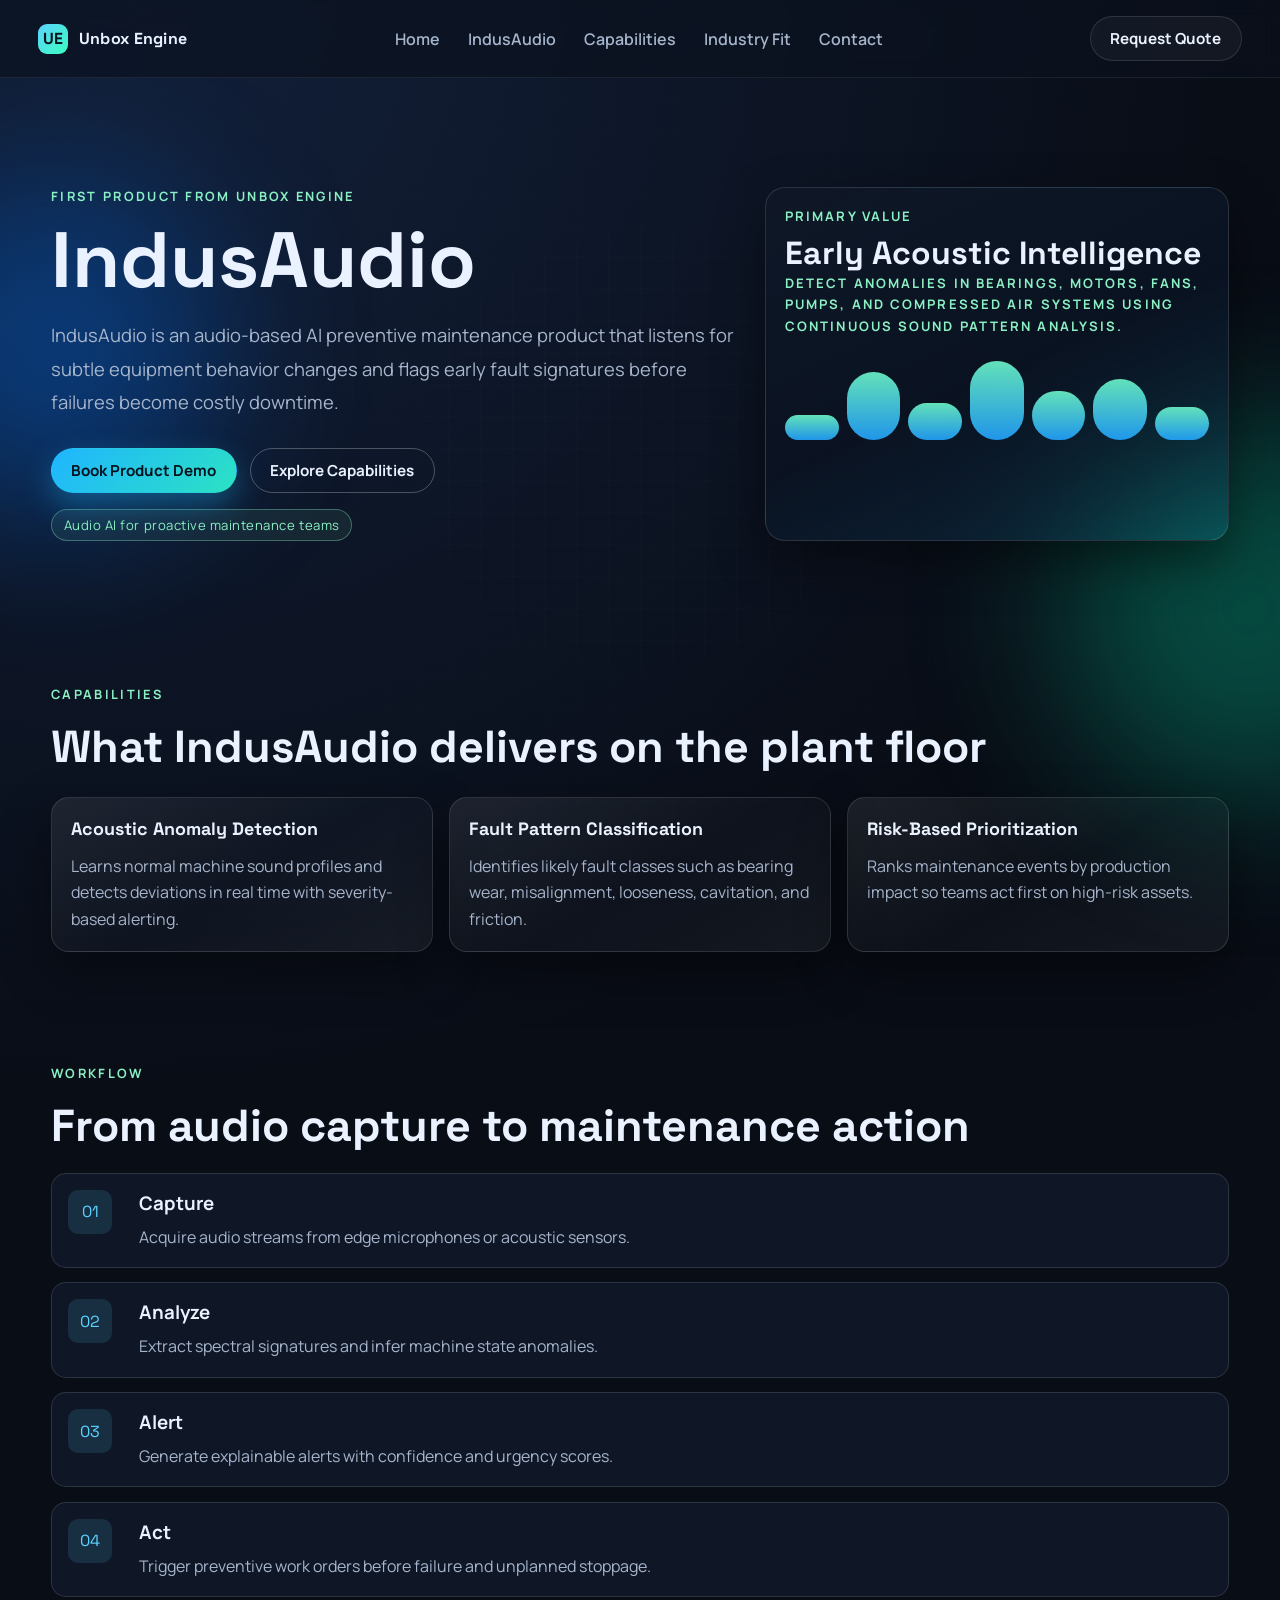
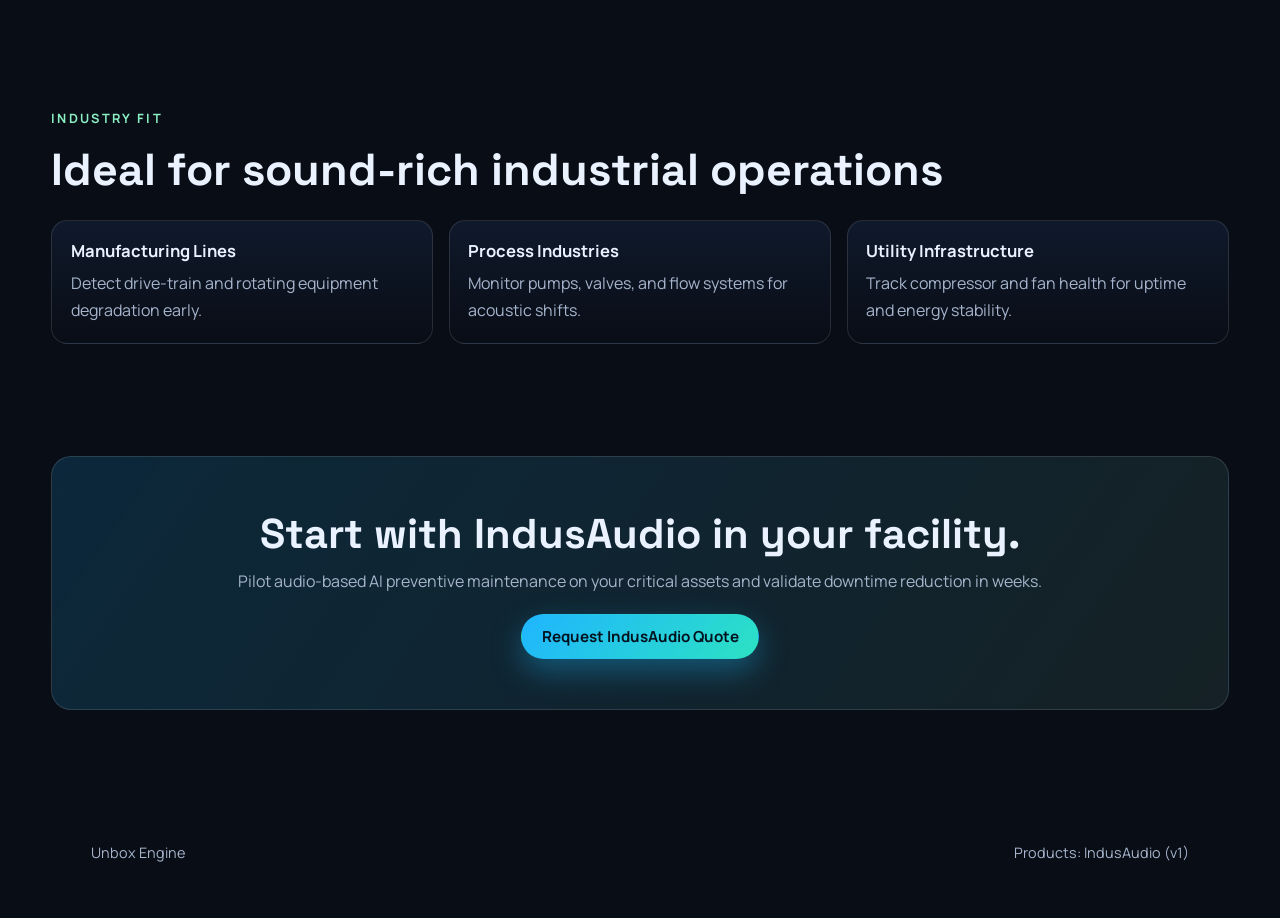
==== products.html @ 0aa3280f "Enhance site elegance and add IndusAudio product page" ====
<!DOCTYPE html>
<html lang="en">
  <head>
    <meta charset="UTF-8" />
    <meta name="viewport" content="width=device-width, initial-scale=1.0" />
    <title>Products | Unbox Engine</title>
    <meta
      name="description"
      content="Explore IndusAudio by Unbox Engine, an audio-based AI preventive maintenance product for early machine fault detection."
    />
    <link rel="canonical" href="https://unboxengine.com/products.html" />
    <meta property="og:title" content="Products | Unbox Engine" />
    <meta
      property="og:description"
      content="IndusAudio is an audio-based AI preventive maintenance product that detects machine anomalies before failure."
    />
    <meta property="og:type" content="website" />
    <meta property="og:url" content="https://unboxengine.com/products.html" />
    <meta property="og:site_name" content="Unbox Engine" />
    <meta name="twitter:card" content="summary" />
    <meta name="twitter:title" content="Products | Unbox Engine" />
    <meta
      name="twitter:description"
      content="Discover IndusAudio for audio-based AI preventive maintenance."
    />
    <link rel="preconnect" href="https://fonts.googleapis.com" />
    <link rel="preconnect" href="https://fonts.gstatic.com" crossorigin />
    <link
      href="https://fonts.googleapis.com/css2?family=Manrope:wght@400;500;600;700;800&family=Space+Grotesk:wght@500;700&display=swap"
      rel="stylesheet"
    />
    <link rel="stylesheet" href="styles.css" />
  </head>
  <body>
    <div class="grid-overlay"></div>
    <div class="ambient ambient-1"></div>
    <div class="ambient ambient-2"></div>
    <header class="site-header">
      <a class="brand" href="index.html">
        <span class="brand-mark">UE</span>
        <span class="brand-name">Unbox Engine</span>
      </a>
      <nav>
        <a href="index.html">Home</a>
        <a href="#indusaudio">IndusAudio</a>
        <a href="#capabilities">Capabilities</a>
        <a href="#fit">Industry Fit</a>
        <a href="#contact">Contact</a>
      </nav>
      <a class="btn btn-outline" href="mailto:unboxengine@gmail.com">Request Quote</a>
    </header>

    <main>
      <section id="indusaudio" class="hero reveal">
        <div class="hero-shell">
          <div>
            <p class="eyebrow">First product from Unbox Engine</p>
            <h1>IndusAudio</h1>
            <p class="hero-copy">
              IndusAudio is an audio-based AI preventive maintenance product that
              listens for subtle equipment behavior changes and flags early fault
              signatures before failures become costly downtime.
            </p>
            <div class="hero-actions">
              <a class="btn btn-primary" href="mailto:unboxengine@gmail.com">Book Product Demo</a>
              <a class="btn btn-ghost" href="#capabilities">Explore Capabilities</a>
            </div>
            <div class="hero-chip">Audio AI for proactive maintenance teams</div>
          </div>
          <aside class="hero-panel tilt-card">
            <p>Primary value</p>
            <h3>Early Acoustic Intelligence</h3>
            <p class="hero-panel-copy">
              Detect anomalies in bearings, motors, fans, pumps, and compressed
              air systems using continuous sound pattern analysis.
            </p>
            <div class="signal-grid" aria-hidden="true">
              <span class="signal-line"></span>
              <span class="signal-line"></span>
              <span class="signal-line"></span>
              <span class="signal-line"></span>
              <span class="signal-line"></span>
              <span class="signal-line"></span>
              <span class="signal-line"></span>
            </div>
          </aside>
        </div>
      </section>

      <section id="capabilities" class="section reveal">
        <div class="section-head">
          <p class="eyebrow">Capabilities</p>
          <h2>What IndusAudio delivers on the plant floor</h2>
        </div>
        <div class="card-grid">
          <article class="glass-card tilt-card">
            <h3>Acoustic Anomaly Detection</h3>
            <p>
              Learns normal machine sound profiles and detects deviations in
              real time with severity-based alerting.
            </p>
          </article>
          <article class="glass-card tilt-card">
            <h3>Fault Pattern Classification</h3>
            <p>
              Identifies likely fault classes such as bearing wear, misalignment,
              looseness, cavitation, and friction.
            </p>
          </article>
          <article class="glass-card tilt-card">
            <h3>Risk-Based Prioritization</h3>
            <p>
              Ranks maintenance events by production impact so teams act first on
              high-risk assets.
            </p>
          </article>
        </div>
      </section>

      <section class="section reveal">
        <div class="section-head">
          <p class="eyebrow">Workflow</p>
          <h2>From audio capture to maintenance action</h2>
        </div>
        <div class="timeline">
          <article class="timeline-item">
            <span>01</span>
            <div>
              <h3>Capture</h3>
              <p>Acquire audio streams from edge microphones or acoustic sensors.</p>
            </div>
          </article>
          <article class="timeline-item">
            <span>02</span>
            <div>
              <h3>Analyze</h3>
              <p>Extract spectral signatures and infer machine state anomalies.</p>
            </div>
          </article>
          <article class="timeline-item">
            <span>03</span>
            <div>
              <h3>Alert</h3>
              <p>Generate explainable alerts with confidence and urgency scores.</p>
            </div>
          </article>
          <article class="timeline-item">
            <span>04</span>
            <div>
              <h3>Act</h3>
              <p>Trigger preventive work orders before failure and unplanned stoppage.</p>
            </div>
          </article>
        </div>
      </section>

      <section id="fit" class="section reveal">
        <div class="section-head">
          <p class="eyebrow">Industry fit</p>
          <h2>Ideal for sound-rich industrial operations</h2>
        </div>
        <div class="steps">
          <article class="step">
            <h3>Manufacturing Lines</h3>
            <p>Detect drive-train and rotating equipment degradation early.</p>
          </article>
          <article class="step">
            <h3>Process Industries</h3>
            <p>Monitor pumps, valves, and flow systems for acoustic shifts.</p>
          </article>
          <article class="step">
            <h3>Utility Infrastructure</h3>
            <p>Track compressor and fan health for uptime and energy stability.</p>
          </article>
        </div>
      </section>

      <section id="contact" class="section cta reveal">
        <h2>Start with IndusAudio in your facility.</h2>
        <p>
          Pilot audio-based AI preventive maintenance on your critical assets and
          validate downtime reduction in weeks.
        </p>
        <a class="btn btn-primary" href="mailto:unboxengine@gmail.com">Request IndusAudio Quote</a>
      </section>
    </main>

    <footer>
      <p>Unbox Engine</p>
      <p>Products: IndusAudio (v1)</p>
    </footer>
    <script src="script.js"></script>
  </body>
</html>
---- styles.css ----
:root {
  --bg: #090d16;
  --bg-elev: #111a2b;
  --bg-soft: #15233a;
  --text: #eaf2ff;
  --muted: #a6b5cc;
  --brand: #5cd2ff;
  --brand-strong: #1fb5ff;
  --accent: #8bf0c3;
  --border: rgba(255, 255, 255, 0.12);
  --shadow: 0 20px 50px rgba(0, 0, 0, 0.45);
}

* {
  box-sizing: border-box;
}

html,
body {
  margin: 0;
  padding: 0;
}

html {
  scroll-behavior: smooth;
}

body {
  min-height: 100vh;
  font-family: "Manrope", sans-serif;
  background: radial-gradient(circle at 10% 0%, #12203a 0%, var(--bg) 40%),
    linear-gradient(180deg, #0b1220 0%, #090d16 100%);
  color: var(--text);
  overflow-x: hidden;
}

.grid-overlay {
  position: fixed;
  inset: 0;
  pointer-events: none;
  opacity: 0.3;
  background-image: linear-gradient(
      rgba(255, 255, 255, 0.04) 1px,
      transparent 1px
    ),
    linear-gradient(90deg, rgba(255, 255, 255, 0.04) 1px, transparent 1px);
  background-size: 32px 32px;
  mask-image: radial-gradient(circle at center, black 25%, transparent 90%);
}

.ambient {
  position: fixed;
  border-radius: 50%;
  filter: blur(80px);
  z-index: -1;
  opacity: 0.35;
}

.ambient-1 {
  width: 340px;
  height: 340px;
  left: -120px;
  top: 180px;
  background: #0076ff;
}

.ambient-2 {
  width: 380px;
  height: 380px;
  right: -160px;
  top: 420px;
  background: #00bd8f;
}

.site-header {
  position: sticky;
  top: 0;
  z-index: 30;
  padding: 1rem clamp(1rem, 3vw, 2.5rem);
  display: flex;
  align-items: center;
  justify-content: space-between;
  backdrop-filter: blur(10px);
  background: rgba(11, 17, 30, 0.65);
  border-bottom: 1px solid rgba(255, 255, 255, 0.07);
}

.brand {
  display: inline-flex;
  align-items: center;
  gap: 0.65rem;
  text-decoration: none;
  color: var(--text);
  font-weight: 700;
}

.brand-mark {
  width: 30px;
  height: 30px;
  display: inline-grid;
  place-items: center;
  border-radius: 9px;
  font-family: "Space Grotesk", sans-serif;
  background: linear-gradient(135deg, var(--brand) 0%, #39ffbf 100%);
  color: #091421;
}

.brand-name {
  font-family: "Space Grotesk", sans-serif;
  letter-spacing: 0.3px;
}

nav {
  display: flex;
  gap: clamp(0.8rem, 2.2vw, 1.8rem);
}

nav a {
  text-decoration: none;
  color: var(--muted);
  font-weight: 600;
  transition: color 220ms ease;
}

nav a:hover {
  color: var(--text);
}

main {
  padding: 1.2rem clamp(1rem, 4vw, 5rem) 4rem;
}

.hero,
.section {
  max-width: 1200px;
  margin: 0 auto;
}

.hero {
  padding: clamp(2rem, 7vw, 6rem) 0 2rem;
}

.hero-shell {
  display: grid;
  gap: 1.1rem;
  grid-template-columns: minmax(0, 1.2fr) minmax(0, 0.8fr);
  align-items: stretch;
}

.eyebrow {
  margin: 0 0 0.9rem;
  font-size: 0.8rem;
  text-transform: uppercase;
  letter-spacing: 0.18em;
  color: var(--accent);
  font-weight: 700;
}

h1,
h2,
h3 {
  margin: 0;
}

h1 {
  font-family: "Space Grotesk", sans-serif;
  font-size: clamp(2.1rem, 8vw, 4.9rem);
  line-height: 1.03;
  max-width: 920px;
}

.hero-copy {
  margin-top: 1.2rem;
  max-width: 720px;
  color: var(--muted);
  font-size: clamp(1rem, 2vw, 1.15rem);
  line-height: 1.8;
}

.hero-actions {
  margin-top: 1.8rem;
  display: flex;
  flex-wrap: wrap;
  gap: 0.85rem;
}

.hero-chip {
  margin-top: 1rem;
  display: inline-flex;
  border: 1px solid rgba(139, 240, 195, 0.35);
  border-radius: 999px;
  padding: 0.38rem 0.72rem;
  color: var(--accent);
  font-size: 0.82rem;
  letter-spacing: 0.04em;
  background: rgba(139, 240, 195, 0.08);
}

.btn {
  display: inline-flex;
  align-items: center;
  justify-content: center;
  border: 1px solid transparent;
  border-radius: 999px;
  padding: 0.7rem 1.2rem;
  font-size: 0.95rem;
  font-weight: 700;
  color: var(--text);
  background: transparent;
  text-decoration: none;
  white-space: nowrap;
  cursor: pointer;
  position: relative;
  overflow: hidden;
  transition: transform 220ms ease, box-shadow 240ms ease, border-color 220ms ease,
    background 220ms ease;
}

.btn::before {
  content: "";
  position: absolute;
  inset: 0;
  transform: translateX(-110%);
  background: linear-gradient(
    115deg,
    transparent 10%,
    rgba(255, 255, 255, 0.25) 45%,
    transparent 80%
  );
  transition: transform 550ms ease;
}

.btn:hover::before {
  transform: translateX(115%);
}

.btn:hover {
  transform: translateY(-2px);
}

.btn:active {
  transform: translateY(1px) scale(0.99);
}

.btn:focus-visible {
  outline: 2px solid var(--brand);
  outline-offset: 2px;
}

.btn-primary {
  background: linear-gradient(135deg, var(--brand-strong), #2ce2c3);
  color: #03121f;
  box-shadow: 0 12px 30px rgba(30, 187, 255, 0.35);
}

.btn-primary:hover {
  box-shadow: 0 18px 34px rgba(30, 187, 255, 0.45);
}

.btn-outline {
  border-color: var(--border);
  background: rgba(255, 255, 255, 0.04);
}

.btn-ghost {
  border-color: rgba(255, 255, 255, 0.26);
}

.hero-stats {
  margin-top: 2.2rem;
  display: grid;
  gap: 0.95rem;
  grid-template-columns: repeat(3, minmax(0, 1fr));
}

.hero-stats article {
  padding: 1rem 1.1rem;
  border: 1px solid var(--border);
  border-radius: 14px;
  background: linear-gradient(
    180deg,
    rgba(255, 255, 255, 0.06) 0%,
    rgba(255, 255, 255, 0.01) 100%
  );
}

.hero-stats h3 {
  font-family: "Space Grotesk", sans-serif;
  font-size: clamp(1.4rem, 3vw, 2rem);
}

.hero-stats p {
  margin: 0.3rem 0 0;
  color: var(--muted);
  font-size: 0.9rem;
}

.hero-panel {
  border: 1px solid var(--border);
  border-radius: 20px;
  padding: 1.2rem;
  background: linear-gradient(
    155deg,
    rgba(16, 24, 40, 0.96) 0%,
    rgba(10, 19, 34, 0.9) 52%,
    rgba(31, 181, 255, 0.14) 100%
  );
  box-shadow: var(--shadow);
}

.hero-panel > p {
  margin: 0;
  color: var(--accent);
  font-size: 0.82rem;
  text-transform: uppercase;
  letter-spacing: 0.16em;
  font-weight: 700;
}

.hero-panel h3 {
  margin-top: 0.45rem;
  font-family: "Space Grotesk", sans-serif;
  font-size: clamp(1.45rem, 2.5vw, 2rem);
}

.hero-panel-copy {
  margin-top: 0.55rem;
  color: var(--muted);
  line-height: 1.65;
}

.signal-grid {
  margin-top: 1rem;
  height: 86px;
  display: flex;
  gap: 8px;
  align-items: end;
}

.signal-line {
  flex: 1;
  border-radius: 999px;
  background: linear-gradient(180deg, #6df8ca 0%, #22a4ff 100%);
  opacity: 0.9;
  animation: signalPulse 1.8s ease-in-out infinite;
}

.signal-line:nth-child(1) {
  height: 28%;
  animation-delay: 0.15s;
}

.signal-line:nth-child(2) {
  height: 78%;
  animation-delay: 0.3s;
}

.signal-line:nth-child(3) {
  height: 42%;
  animation-delay: 0.45s;
}

.signal-line:nth-child(4) {
  height: 91%;
  animation-delay: 0.6s;
}

.signal-line:nth-child(5) {
  height: 56%;
  animation-delay: 0.75s;
}

.signal-line:nth-child(6) {
  height: 70%;
  animation-delay: 0.9s;
}

.signal-line:nth-child(7) {
  height: 38%;
  animation-delay: 1.05s;
}

.section-link {
  margin-top: 1rem;
  display: inline-flex;
  text-decoration: none;
  color: var(--text);
  font-weight: 700;
  border-bottom: 1px solid rgba(255, 255, 255, 0.32);
  padding-bottom: 0.18rem;
}

.section {
  margin-top: clamp(2rem, 9vw, 7rem);
}

.section-head h2 {
  margin-top: 0.4rem;
  font-family: "Space Grotesk", sans-serif;
  font-size: clamp(1.6rem, 4.2vw, 2.8rem);
}

.card-grid {
  margin-top: 1.4rem;
  display: grid;
  gap: 1rem;
  grid-template-columns: repeat(3, minmax(0, 1fr));
}

.glass-card {
  padding: 1.2rem;
  border: 1px solid var(--border);
  border-radius: 18px;
  background: linear-gradient(
    150deg,
    rgba(255, 255, 255, 0.08) 0%,
    rgba(255, 255, 255, 0.02) 52%,
    rgba(255, 255, 255, 0.05) 100%
  );
  box-shadow: var(--shadow);
  transition: transform 300ms ease, border-color 280ms ease;
  transform-style: preserve-3d;
}

.glass-card:hover {
  border-color: rgba(92, 210, 255, 0.55);
}

.glass-card h3 {
  font-family: "Space Grotesk", sans-serif;
  font-size: 1.12rem;
}

.glass-card p {
  margin: 0.8rem 0 0;
  color: var(--muted);
  line-height: 1.65;
}

.product-highlight {
  margin-top: 1.2rem;
  display: grid;
  gap: 1.1rem;
  grid-template-columns: minmax(0, 1.6fr) minmax(0, 0.7fr);
  align-items: start;
}

.product-highlight h3 {
  font-size: clamp(1.25rem, 2.4vw, 1.7rem);
}

.feature-list {
  margin: 0.9rem 0 0;
  padding-left: 1rem;
  color: var(--muted);
  line-height: 1.7;
}

.product-actions {
  display: grid;
  gap: 0.65rem;
}

.product-actions .btn {
  width: 100%;
}

.timeline {
  margin-top: 1.2rem;
  display: grid;
  gap: 0.9rem;
}

.timeline-item {
  display: grid;
  grid-template-columns: 56px 1fr;
  gap: 0.9rem;
  align-items: start;
  border: 1px solid var(--border);
  border-radius: 15px;
  padding: 1rem;
  background: rgba(17, 26, 43, 0.85);
}

.timeline-item span {
  width: 44px;
  height: 44px;
  display: grid;
  place-items: center;
  font-family: "Space Grotesk", sans-serif;
  border-radius: 10px;
  color: var(--brand);
  background: rgba(92, 210, 255, 0.12);
}

.timeline-item p,
.step p,
.cta p {
  margin: 0.5rem 0 0;
  color: var(--muted);
  line-height: 1.7;
}

.steps {
  margin-top: 1.35rem;
  display: grid;
  gap: 1rem;
  grid-template-columns: repeat(3, minmax(0, 1fr));
}

.step {
  border: 1px solid var(--border);
  border-radius: 16px;
  padding: 1.15rem;
  background: linear-gradient(180deg, rgba(16, 27, 45, 0.95), rgba(9, 13, 22, 1));
}

.step h3 {
  font-size: 1.04rem;
}

.cta {
  text-align: center;
  border: 1px solid var(--border);
  border-radius: 20px;
  padding: clamp(1.5rem, 5vw, 3.1rem);
  background: linear-gradient(
    125deg,
    rgba(31, 181, 255, 0.16) 0%,
    rgba(139, 240, 195, 0.09) 100%
  );
}

.cta h2 {
  font-family: "Space Grotesk", sans-serif;
  font-size: clamp(1.5rem, 4.2vw, 2.6rem);
}

.cta .btn {
  margin-top: 1.2rem;
}

footer {
  max-width: 1200px;
  margin: 3.4rem auto 2.6rem;
  padding: 0 clamp(1rem, 4vw, 5rem);
  display: flex;
  justify-content: space-between;
  gap: 1rem;
  color: var(--muted);
  font-size: 0.9rem;
}

.reveal {
  opacity: 0;
  transform: translateY(24px);
  transition: opacity 720ms cubic-bezier(0.17, 0.84, 0.44, 1),
    transform 720ms cubic-bezier(0.17, 0.84, 0.44, 1);
}

.reveal.visible {
  opacity: 1;
  transform: translateY(0);
}

@keyframes signalPulse {
  0%,
  100% {
    transform: scaleY(0.9);
    opacity: 0.82;
  }
  50% {
    transform: scaleY(1.05);
    opacity: 1;
  }
}

@media (max-width: 980px) {
  nav {
    display: none;
  }

  .hero-shell {
    grid-template-columns: 1fr;
  }

  .hero-panel {
    max-width: 640px;
  }

  .card-grid {
    grid-template-columns: repeat(2, minmax(0, 1fr));
  }

  .product-highlight {
    grid-template-columns: 1fr;
  }

  .steps {
    grid-template-columns: repeat(2, minmax(0, 1fr));
  }

  .hero-stats {
    grid-template-columns: 1fr;
  }
}

@media (max-width: 720px) {
  .site-header {
    gap: 0.65rem;
  }

  .brand-name {
    display: none;
  }

  .site-header .btn {
    padding: 0.58rem 0.92rem;
    font-size: 0.86rem;
  }

  .card-grid,
  .steps {
    grid-template-columns: 1fr;
  }

  footer {
    flex-direction: column;
  }
}

@media (prefers-reduced-motion: reduce) {
  html {
    scroll-behavior: auto;
  }

  .reveal,
  .btn,
  .glass-card,
  .signal-line {
    transition: none;
    animation: none;
  }
}
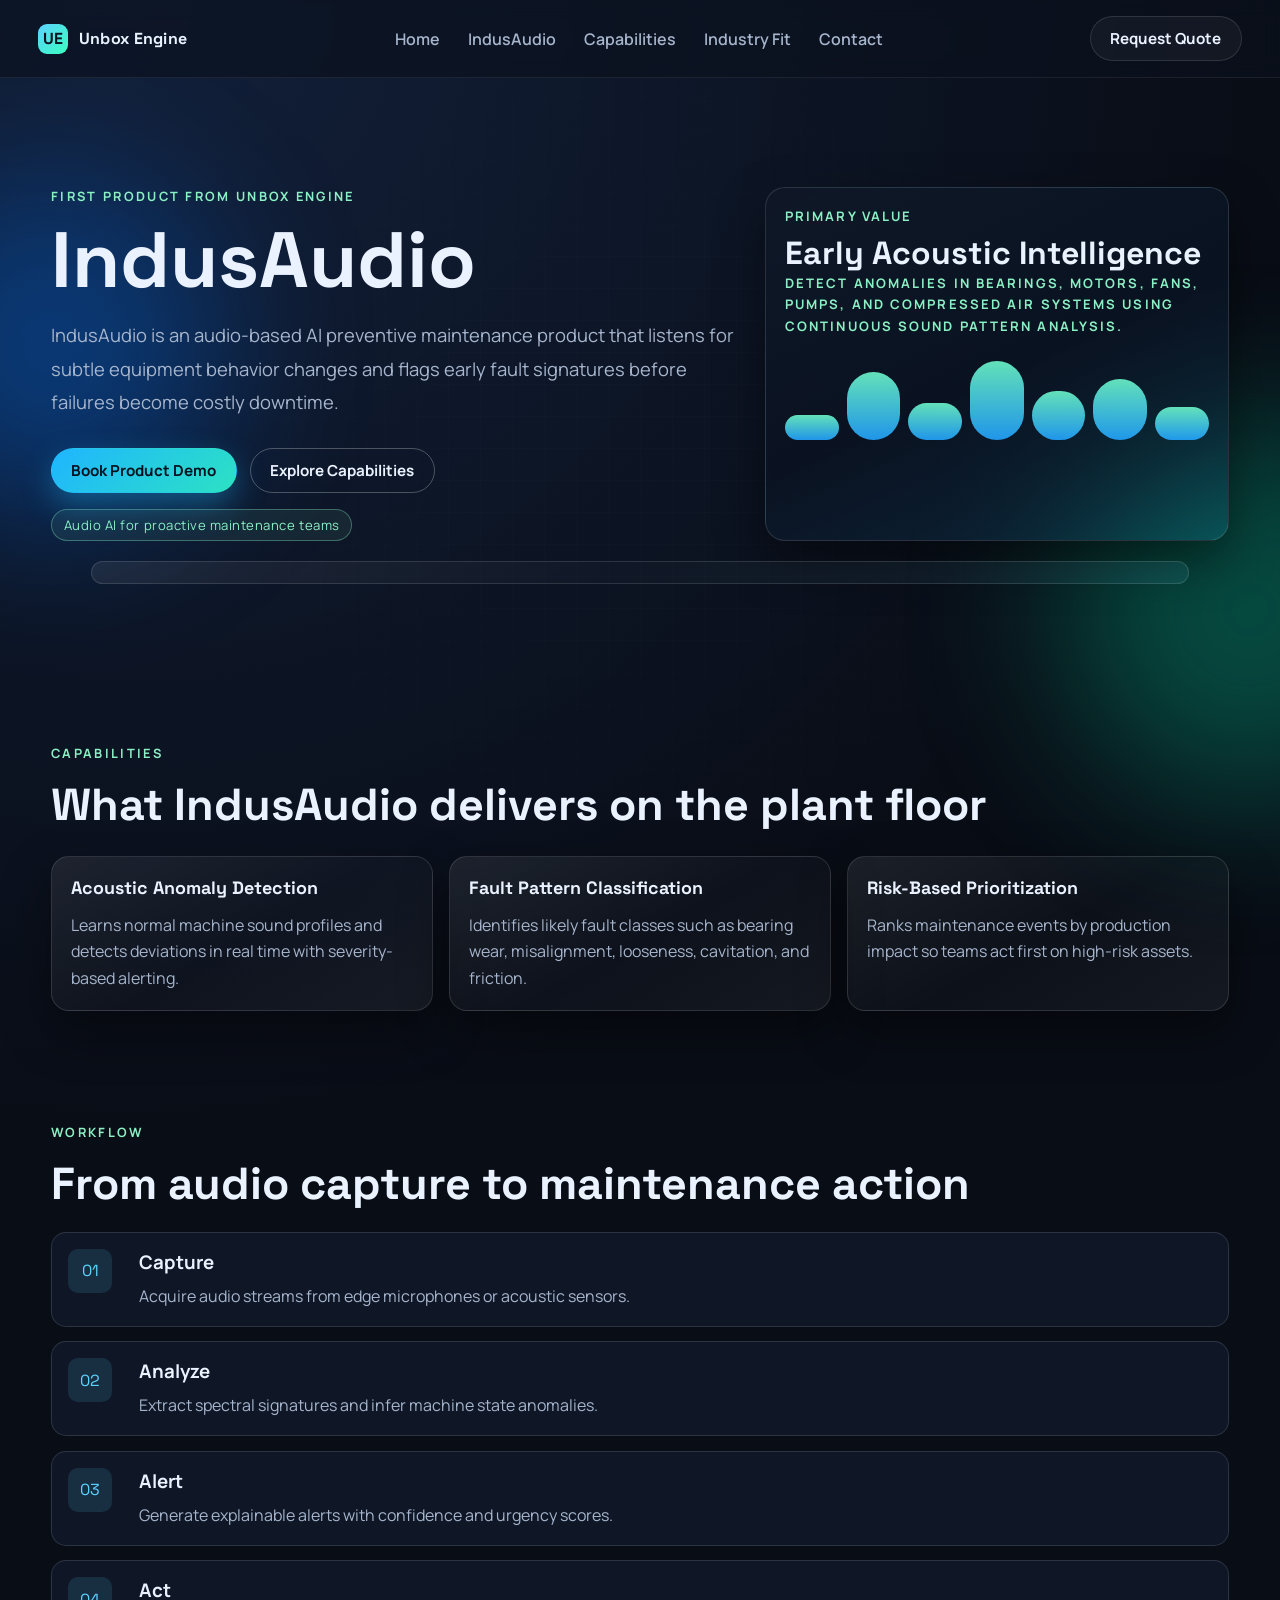
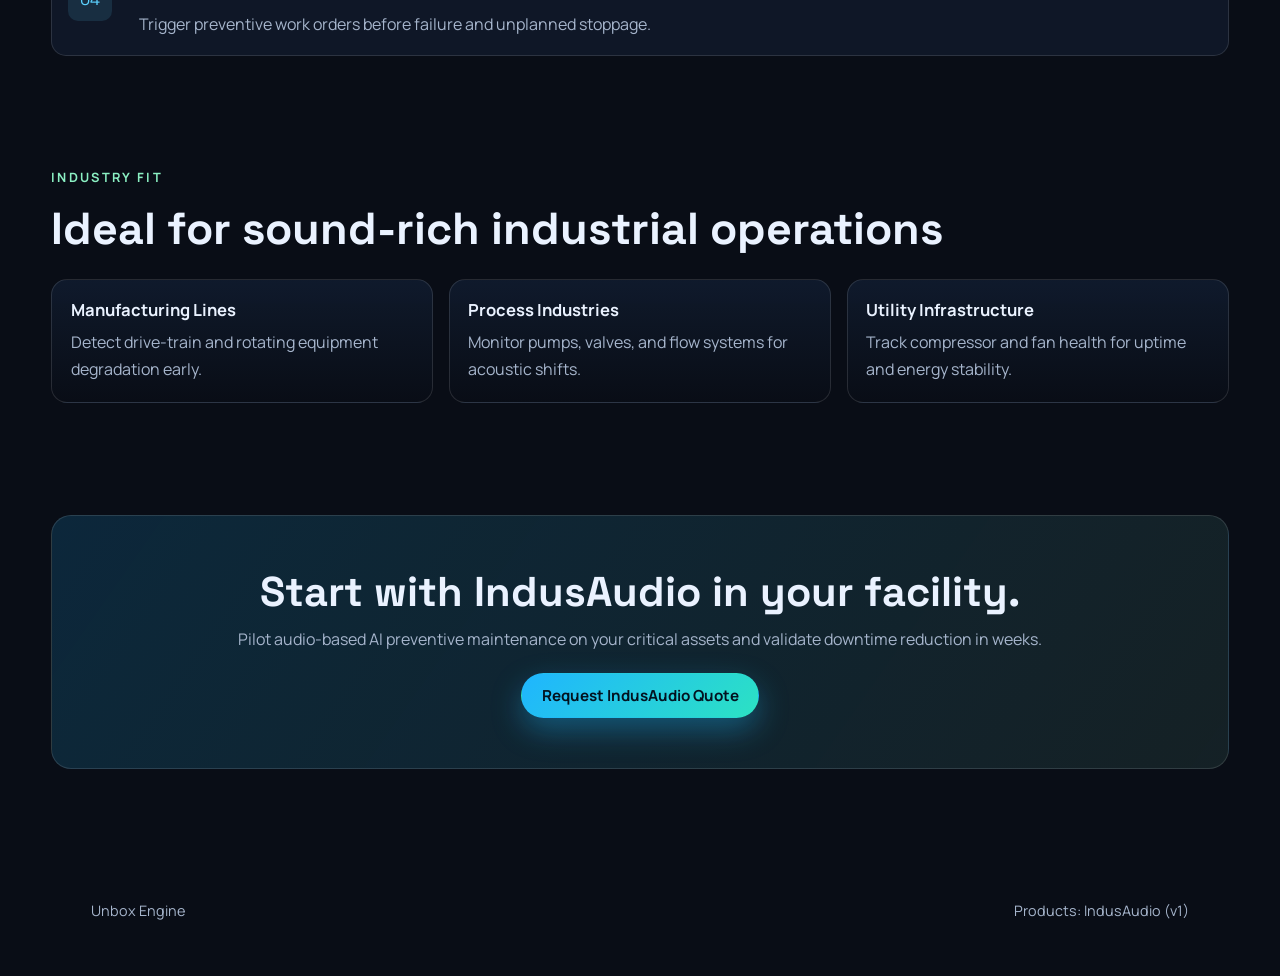
==== commit 646c4543: "Add scrolling IndusAudio image section on products page" ====
--- a/products.html
+++ b/products.html
@@ -85,6 +85,17 @@
             </div>
           </aside>
         </div>
+        <figure class="indusaudio-visual reveal">
+          <div class="scroll-float-inner">
+            <img
+              src="assets/indusaudio-product.png"
+              alt="Industrial microphones placed near machinery for IndusAudio monitoring"
+              loading="eager"
+              decoding="async"
+              onerror="this.style.display='none';"
+            />
+          </div>
+        </figure>
       </section>
 
       <section id="capabilities" class="section reveal">
--- a/styles.css
+++ b/styles.css
@@ -390,6 +390,34 @@
   padding-bottom: 0.18rem;
 }
 
+.indusaudio-visual {
+  margin-top: 1.25rem;
+  border: 1px solid var(--border);
+  border-radius: 24px;
+  padding: 0.65rem;
+  background: linear-gradient(
+    140deg,
+    rgba(255, 255, 255, 0.07) 0%,
+    rgba(255, 255, 255, 0.02) 48%,
+    rgba(92, 210, 255, 0.1) 100%
+  );
+  overflow: hidden;
+}
+
+.scroll-float-inner {
+  will-change: transform;
+  transition: transform 260ms ease;
+}
+
+.indusaudio-visual img {
+  display: block;
+  width: 100%;
+  max-height: 760px;
+  object-fit: cover;
+  border-radius: 18px;
+  box-shadow: 0 20px 50px rgba(0, 0, 0, 0.45);
+}
+
 .section {
   margin-top: clamp(2rem, 9vw, 7rem);
 }
@@ -588,6 +616,10 @@
     max-width: 640px;
   }
 
+  .indusaudio-visual img {
+    max-height: 620px;
+  }
+
   .card-grid {
     grid-template-columns: repeat(2, minmax(0, 1fr));
   }
@@ -637,7 +669,8 @@
   .reveal,
   .btn,
   .glass-card,
-  .signal-line {
+  .signal-line,
+  .scroll-float-inner {
     transition: none;
     animation: none;
   }
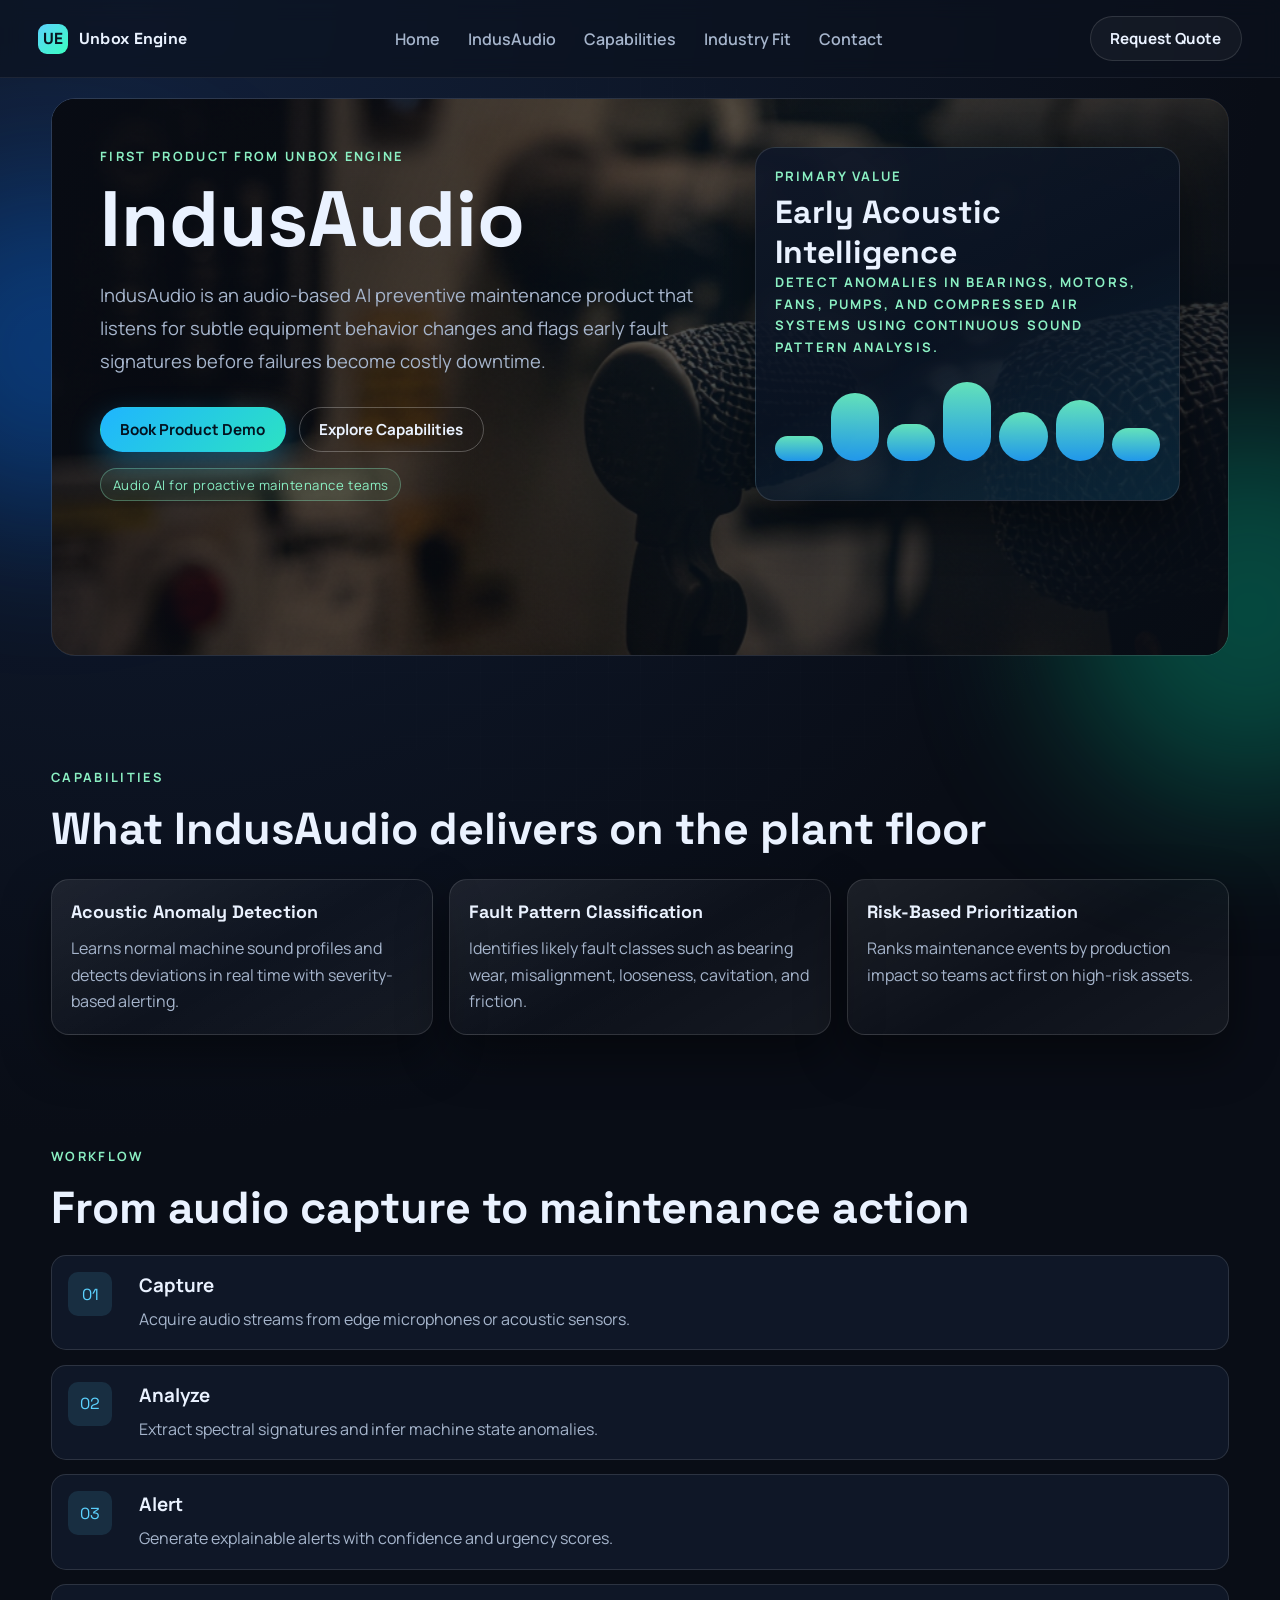
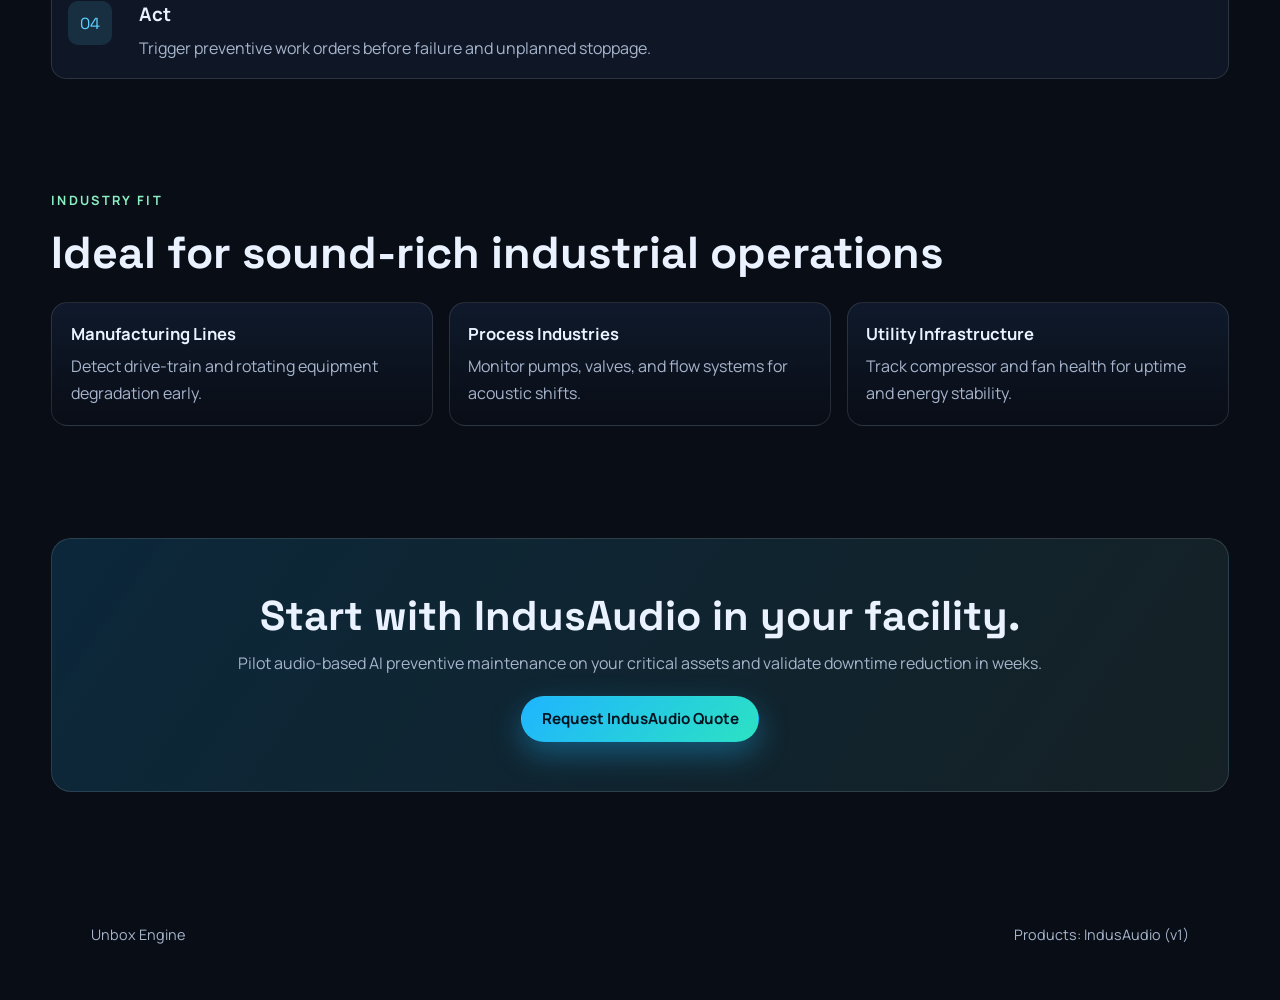
==== commit 080335b3: "Make IndusAudio hero a widescreen background image" ====
--- a/products.html
+++ b/products.html
@@ -51,7 +51,9 @@
     </header>
 
     <main>
-      <section id="indusaudio" class="hero reveal">
+      <section id="indusaudio" class="hero hero-product reveal">
+        <div class="hero-product-media scroll-float-inner" aria-hidden="true"></div>
+        <div class="hero-product-overlay" aria-hidden="true"></div>
         <div class="hero-shell">
           <div>
             <p class="eyebrow">First product from Unbox Engine</p>
@@ -85,17 +87,6 @@
             </div>
           </aside>
         </div>
-        <figure class="indusaudio-visual reveal">
-          <div class="scroll-float-inner">
-            <img
-              src="assets/indusaudio-product.png"
-              alt="Industrial microphones placed near machinery for IndusAudio monitoring"
-              loading="eager"
-              decoding="async"
-              onerror="this.style.display='none';"
-            />
-          </div>
-        </figure>
       </section>
 
       <section id="capabilities" class="section reveal">
--- a/styles.css
+++ b/styles.css
@@ -138,6 +138,43 @@
 
 .hero {
   padding: clamp(2rem, 7vw, 6rem) 0 2rem;
+}
+
+.hero-product {
+  position: relative;
+  overflow: hidden;
+  border: 1px solid var(--border);
+  border-radius: 24px;
+  padding: clamp(1.5rem, 4vw, 3rem);
+  min-height: clamp(460px, 62vh, 720px);
+  isolation: isolate;
+}
+
+.hero-product .hero-shell {
+  position: relative;
+  z-index: 2;
+}
+
+.hero-product-media {
+  position: absolute;
+  inset: -5%;
+  background-image: url("assets/indusaudio-product.png");
+  background-size: cover;
+  background-position: center;
+  transform: translate3d(0, 0, 0) scale(1.05);
+}
+
+.hero-product-overlay {
+  position: absolute;
+  inset: 0;
+  z-index: 1;
+  background: linear-gradient(
+      115deg,
+      rgba(9, 13, 22, 0.9) 0%,
+      rgba(9, 13, 22, 0.62) 45%,
+      rgba(9, 13, 22, 0.82) 100%
+    ),
+    radial-gradient(circle at 75% 40%, rgba(31, 181, 255, 0.2), transparent 58%);
 }
 
 .hero-shell {
@@ -390,32 +427,9 @@
   padding-bottom: 0.18rem;
 }
 
-.indusaudio-visual {
-  margin-top: 1.25rem;
-  border: 1px solid var(--border);
-  border-radius: 24px;
-  padding: 0.65rem;
-  background: linear-gradient(
-    140deg,
-    rgba(255, 255, 255, 0.07) 0%,
-    rgba(255, 255, 255, 0.02) 48%,
-    rgba(92, 210, 255, 0.1) 100%
-  );
-  overflow: hidden;
-}
-
 .scroll-float-inner {
   will-change: transform;
   transition: transform 260ms ease;
-}
-
-.indusaudio-visual img {
-  display: block;
-  width: 100%;
-  max-height: 760px;
-  object-fit: cover;
-  border-radius: 18px;
-  box-shadow: 0 20px 50px rgba(0, 0, 0, 0.45);
 }
 
 .section {
@@ -616,10 +630,6 @@
     max-width: 640px;
   }
 
-  .indusaudio-visual img {
-    max-height: 620px;
-  }
-
   .card-grid {
     grid-template-columns: repeat(2, minmax(0, 1fr));
   }
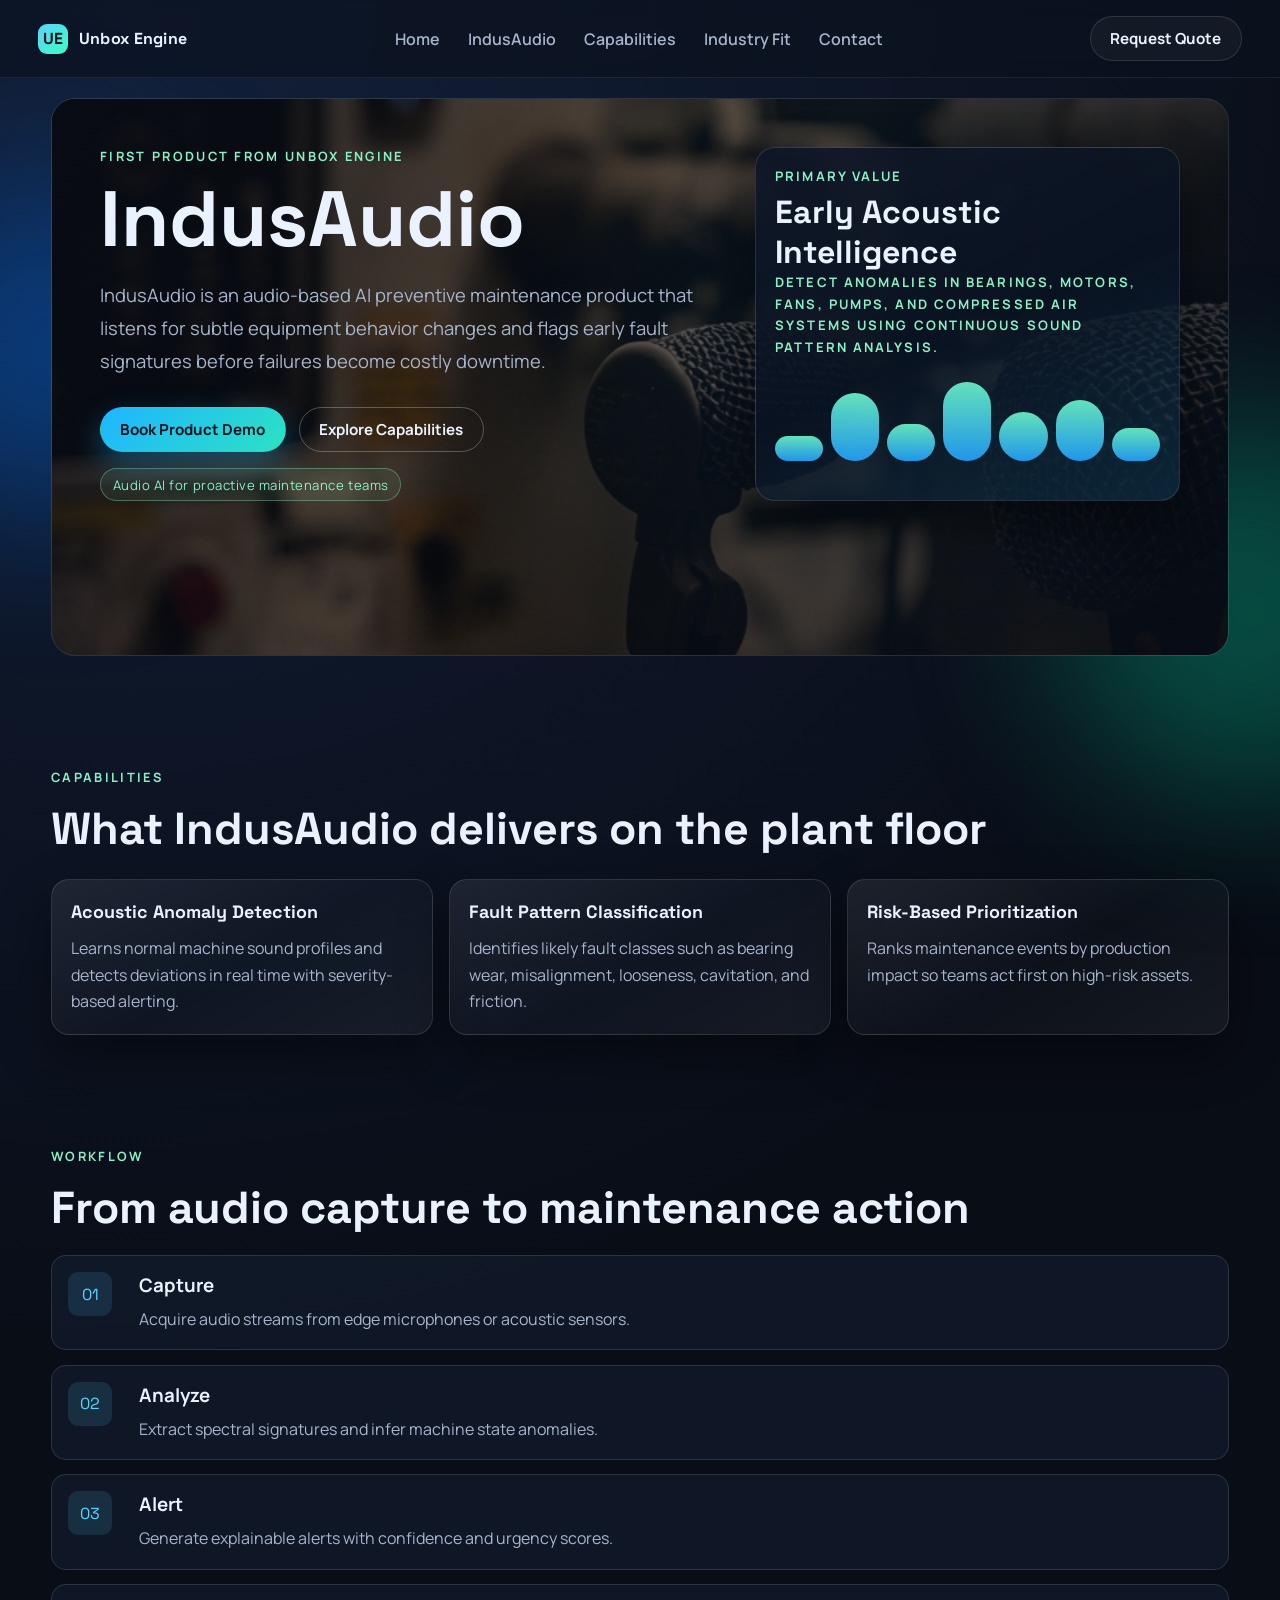
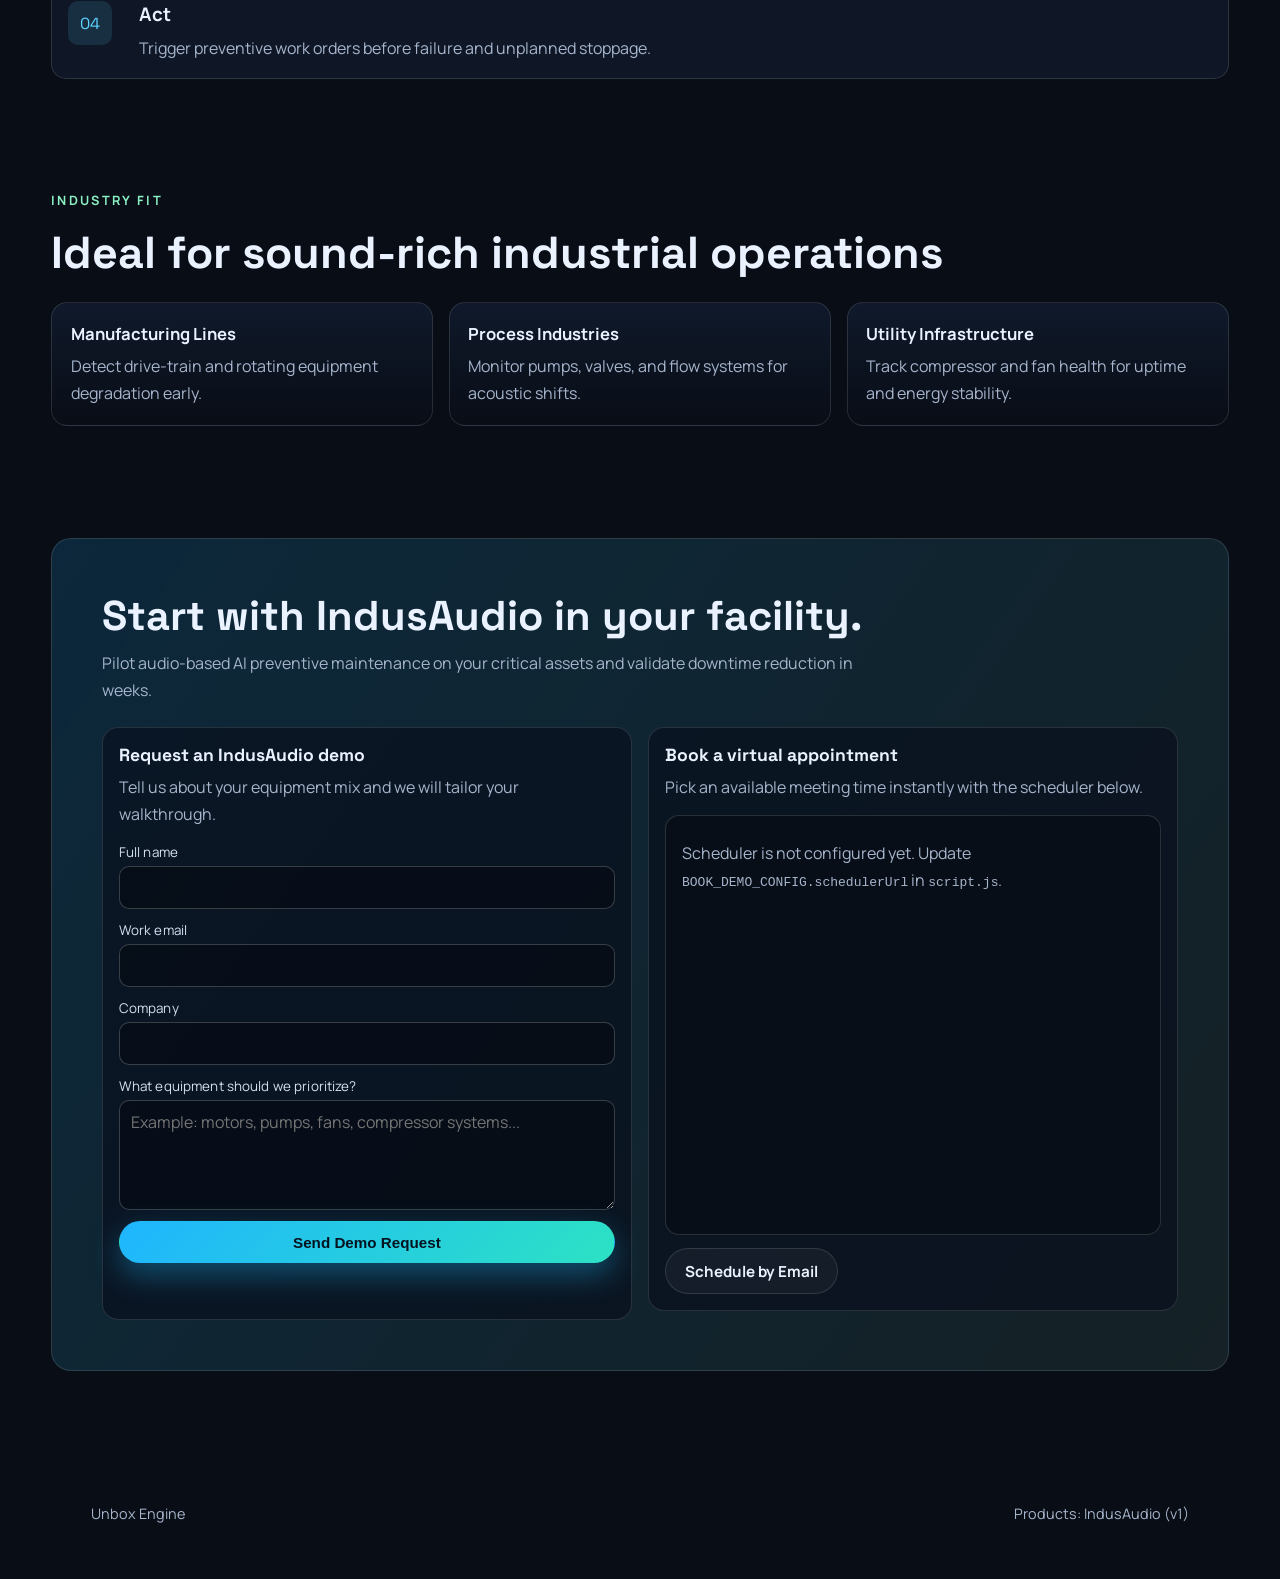
==== commit 5ae92dc8: "Add demo contact form and virtual scheduler sections" ====
--- a/products.html
+++ b/products.html
@@ -1,6 +1,15 @@
 <!DOCTYPE html>
 <html lang="en">
   <head>
+    <!-- Google tag (gtag.js) -->
+    <script async src="https://www.googletagmanager.com/gtag/js?id=G-MWQ23VYKKM"></script>
+    <script>
+      window.dataLayer = window.dataLayer || [];
+      function gtag(){dataLayer.push(arguments);}
+      gtag('js', new Date());
+
+      gtag('config', 'G-MWQ23VYKKM');
+    </script>
     <meta charset="UTF-8" />
     <meta name="viewport" content="width=device-width, initial-scale=1.0" />
     <title>Products | Unbox Engine</title>
@@ -177,13 +186,67 @@
         </div>
       </section>
 
-      <section id="contact" class="section cta reveal">
-        <h2>Start with IndusAudio in your facility.</h2>
-        <p>
-          Pilot audio-based AI preventive maintenance on your critical assets and
-          validate downtime reduction in weeks.
-        </p>
-        <a class="btn btn-primary" href="mailto:unboxengine@gmail.com">Request IndusAudio Quote</a>
+      <section id="contact" class="section cta demo-cta reveal">
+        <div class="demo-cta-copy">
+          <h2>Start with IndusAudio in your facility.</h2>
+          <p>
+            Pilot audio-based AI preventive maintenance on your critical assets and
+            validate downtime reduction in weeks.
+          </p>
+        </div>
+        <div class="demo-grid">
+          <article class="demo-card">
+            <h3>Request an IndusAudio demo</h3>
+            <p>Tell us about your equipment mix and we will tailor your walkthrough.</p>
+            <form class="demo-form" data-demo-form method="POST">
+              <div class="form-row">
+                <label for="demo-name">Full name</label>
+                <input id="demo-name" name="name" type="text" autocomplete="name" required />
+              </div>
+              <div class="form-row">
+                <label for="demo-email">Work email</label>
+                <input id="demo-email" name="email" type="email" autocomplete="email" required />
+              </div>
+              <div class="form-row">
+                <label for="demo-company">Company</label>
+                <input id="demo-company" name="company" type="text" autocomplete="organization" required />
+              </div>
+              <div class="form-row">
+                <label for="demo-message">What equipment should we prioritize?</label>
+                <textarea
+                  id="demo-message"
+                  name="message"
+                  rows="4"
+                  placeholder="Example: motors, pumps, fans, compressor systems..."
+                  required
+                ></textarea>
+              </div>
+              <input type="hidden" name="_subject" value="New IndusAudio demo request" />
+              <button class="btn btn-primary" type="submit">Send Demo Request</button>
+              <p class="form-status" data-form-status role="status" aria-live="polite"></p>
+            </form>
+          </article>
+          <article class="demo-card">
+            <h3>Book a virtual appointment</h3>
+            <p>Pick an available meeting time instantly with the scheduler below.</p>
+            <div class="scheduler-shell" data-scheduler-shell>
+              <iframe
+                data-scheduler-frame
+                title="Unbox Engine virtual demo scheduler"
+                loading="lazy"
+                referrerpolicy="no-referrer-when-downgrade"
+              ></iframe>
+              <p class="scheduler-fallback" data-scheduler-fallback>
+                Scheduler is not configured yet. Update
+                <code>BOOK_DEMO_CONFIG.schedulerUrl</code> in
+                <code>script.js</code>.
+              </p>
+            </div>
+            <a class="btn btn-outline scheduler-link" data-scheduler-link href="mailto:unboxengine@gmail.com">
+              Schedule by Email
+            </a>
+          </article>
+        </div>
       </section>
     </main>
 
--- a/styles.css
+++ b/styles.css
@@ -582,6 +582,135 @@
   margin-top: 1.2rem;
 }
 
+.demo-cta {
+  text-align: left;
+}
+
+.demo-cta-copy {
+  max-width: 760px;
+}
+
+.demo-grid {
+  margin-top: 1.4rem;
+  display: grid;
+  gap: 1rem;
+  grid-template-columns: repeat(2, minmax(0, 1fr));
+  align-items: start;
+}
+
+.demo-card {
+  border: 1px solid var(--border);
+  border-radius: 16px;
+  padding: 1rem;
+  background: rgba(10, 16, 28, 0.68);
+}
+
+.demo-card h3 {
+  font-family: "Space Grotesk", sans-serif;
+  font-size: 1.1rem;
+}
+
+.demo-card p {
+  margin-top: 0.52rem;
+}
+
+.demo-form {
+  margin-top: 0.9rem;
+  display: grid;
+  gap: 0.72rem;
+}
+
+.form-row {
+  display: grid;
+  gap: 0.33rem;
+}
+
+.form-row label {
+  font-size: 0.84rem;
+  color: #d5e0f0;
+  letter-spacing: 0.01em;
+}
+
+.form-row input,
+.form-row textarea {
+  width: 100%;
+  border: 1px solid rgba(255, 255, 255, 0.2);
+  border-radius: 10px;
+  background: rgba(6, 10, 18, 0.62);
+  color: var(--text);
+  padding: 0.6rem 0.7rem;
+  font: inherit;
+}
+
+.form-row textarea {
+  resize: vertical;
+  min-height: 110px;
+}
+
+.form-row input:focus-visible,
+.form-row textarea:focus-visible {
+  outline: 2px solid rgba(92, 210, 255, 0.65);
+  outline-offset: 1px;
+}
+
+.demo-form .btn {
+  margin-top: 0.2rem;
+}
+
+.demo-card .btn {
+  margin-top: 0;
+}
+
+.form-status {
+  min-height: 1.3rem;
+  margin: 0;
+  font-size: 0.86rem;
+  color: var(--muted);
+}
+
+.form-status[data-state="success"] {
+  color: var(--accent);
+}
+
+.form-status[data-state="error"] {
+  color: #ffadad;
+}
+
+.scheduler-shell {
+  margin-top: 0.85rem;
+  border: 1px solid rgba(255, 255, 255, 0.14);
+  border-radius: 14px;
+  overflow: hidden;
+  min-height: 420px;
+  background: rgba(8, 12, 20, 0.64);
+}
+
+.scheduler-shell iframe {
+  width: 100%;
+  height: 420px;
+  border: 0;
+  display: none;
+}
+
+.scheduler-shell.is-ready iframe {
+  display: block;
+}
+
+.scheduler-fallback {
+  margin: 0;
+  padding: 1rem;
+  color: var(--muted);
+  line-height: 1.65;
+}
+
+.scheduler-shell.is-ready .scheduler-fallback {
+  display: none;
+}
+
+.demo-card .scheduler-link {
+  margin-top: 0.85rem;
+}
+
 footer {
   max-width: 1200px;
   margin: 3.4rem auto 2.6rem;
@@ -638,6 +767,10 @@
     grid-template-columns: 1fr;
   }
 
+  .demo-grid {
+    grid-template-columns: 1fr;
+  }
+
   .steps {
     grid-template-columns: repeat(2, minmax(0, 1fr));
   }
@@ -664,6 +797,12 @@
   .card-grid,
   .steps {
     grid-template-columns: 1fr;
+  }
+
+  .scheduler-shell,
+  .scheduler-shell iframe {
+    min-height: 360px;
+    height: 360px;
   }
 
   footer {
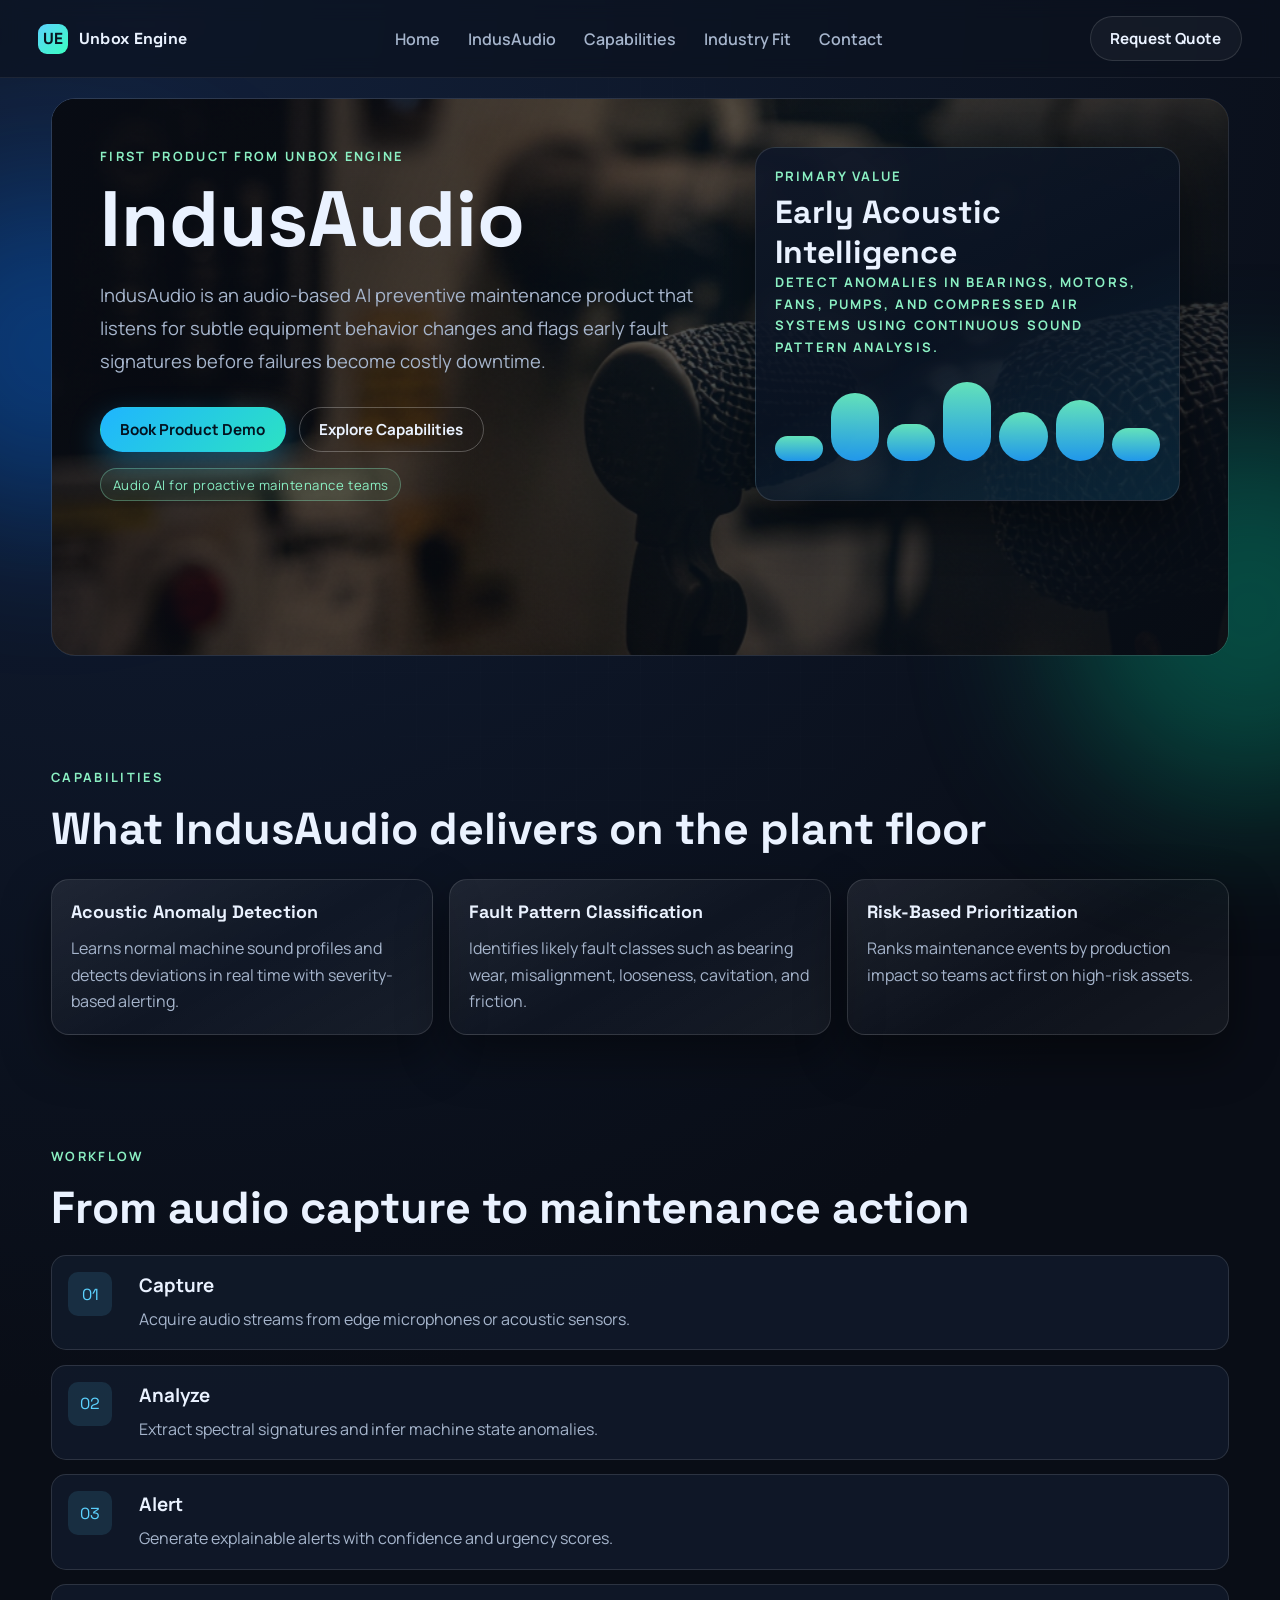
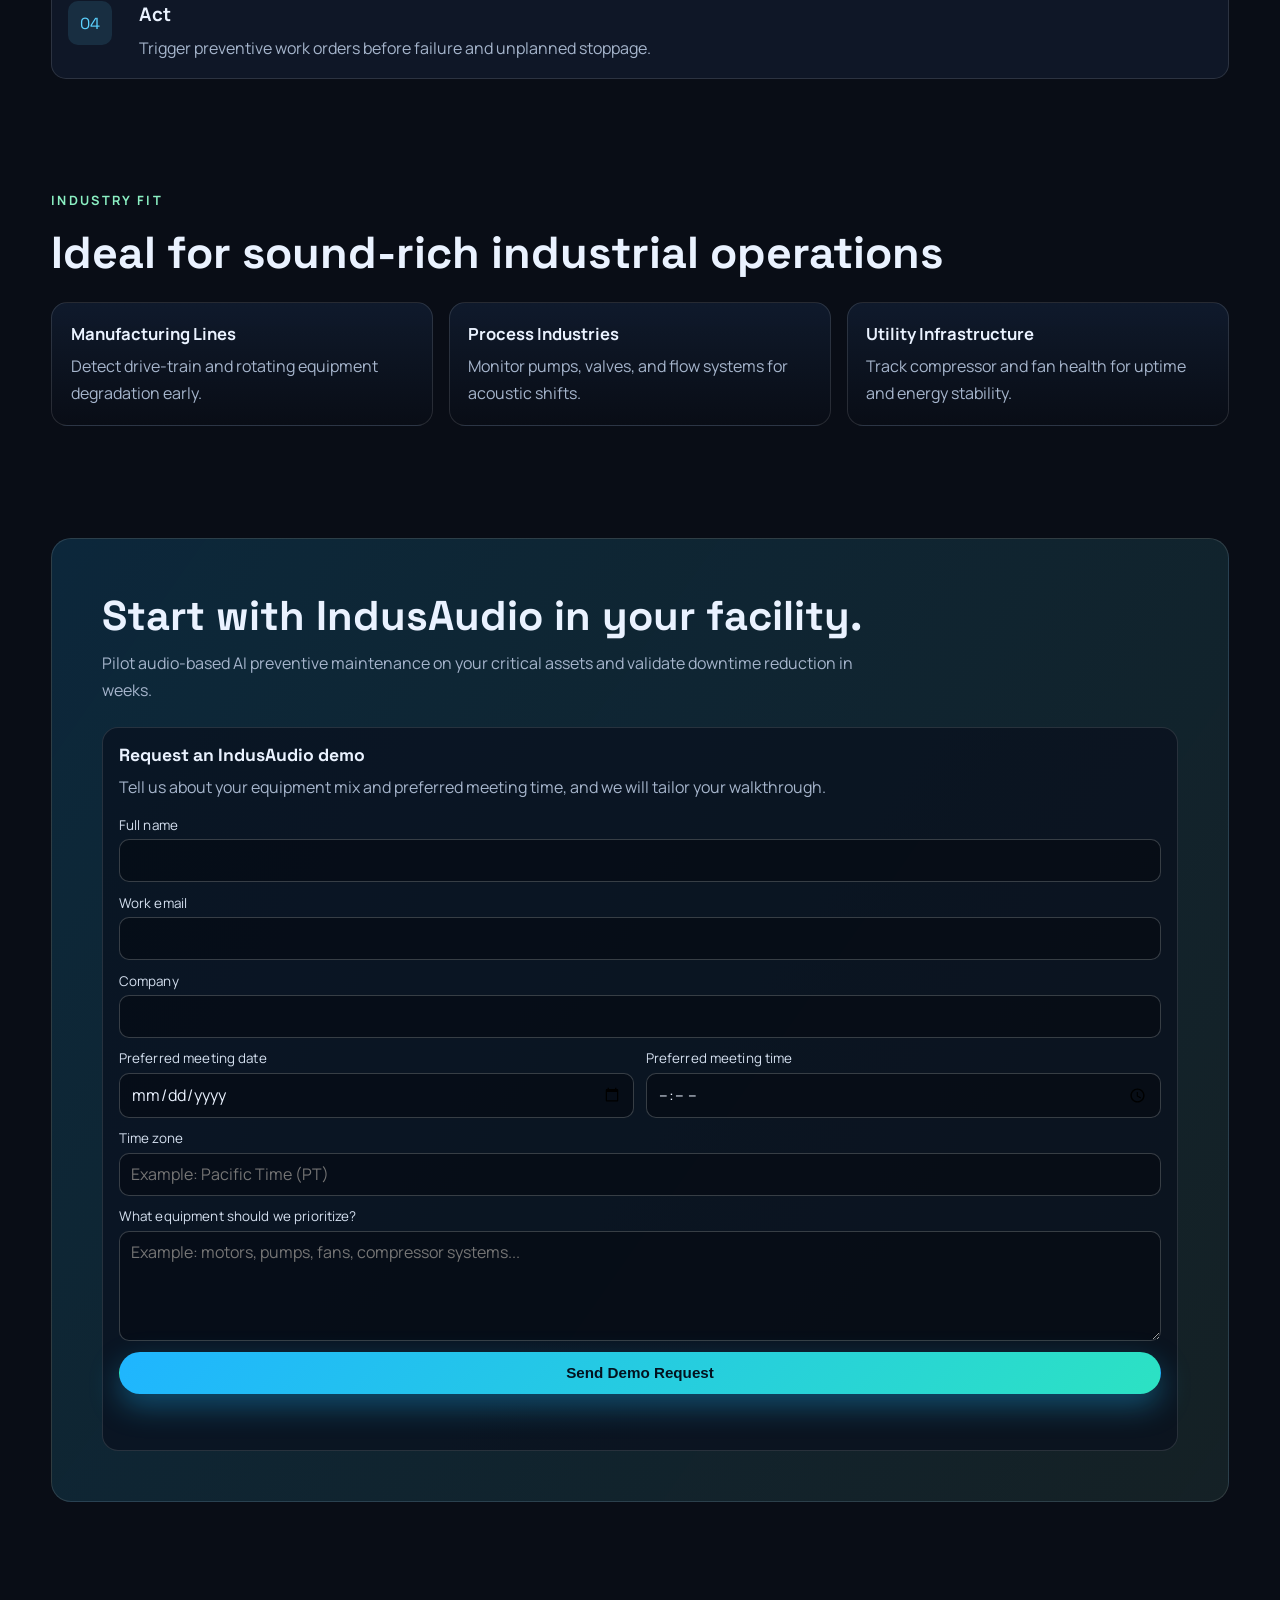
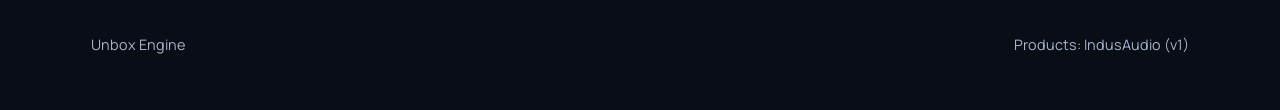
==== commit 68f37ebf: "Remove Calendly embed and add preferred date/time fields to demo forms" ====
--- a/products.html
+++ b/products.html
@@ -197,7 +197,7 @@
         <div class="demo-grid">
           <article class="demo-card">
             <h3>Request an IndusAudio demo</h3>
-            <p>Tell us about your equipment mix and we will tailor your walkthrough.</p>
+            <p>Tell us about your equipment mix and preferred meeting time, and we will tailor your walkthrough.</p>
             <form class="demo-form" data-demo-form method="POST">
               <div class="form-row">
                 <label for="demo-name">Full name</label>
@@ -210,6 +210,26 @@
               <div class="form-row">
                 <label for="demo-company">Company</label>
                 <input id="demo-company" name="company" type="text" autocomplete="organization" required />
+              </div>
+              <div class="form-row form-row-split">
+                <div>
+                  <label for="demo-date">Preferred meeting date</label>
+                  <input id="demo-date" name="preferred_date" type="date" required />
+                </div>
+                <div>
+                  <label for="demo-time">Preferred meeting time</label>
+                  <input id="demo-time" name="preferred_time" type="time" required />
+                </div>
+              </div>
+              <div class="form-row">
+                <label for="demo-timezone">Time zone</label>
+                <input
+                  id="demo-timezone"
+                  name="timezone"
+                  type="text"
+                  autocomplete="off"
+                  placeholder="Example: Pacific Time (PT)"
+                />
               </div>
               <div class="form-row">
                 <label for="demo-message">What equipment should we prioritize?</label>
@@ -226,26 +246,6 @@
               <p class="form-status" data-form-status role="status" aria-live="polite"></p>
             </form>
           </article>
-          <article class="demo-card">
-            <h3>Book a virtual appointment</h3>
-            <p>Pick an available meeting time instantly with the scheduler below.</p>
-            <div class="scheduler-shell" data-scheduler-shell>
-              <iframe
-                data-scheduler-frame
-                title="Unbox Engine virtual demo scheduler"
-                loading="lazy"
-                referrerpolicy="no-referrer-when-downgrade"
-              ></iframe>
-              <p class="scheduler-fallback" data-scheduler-fallback>
-                Scheduler is not configured yet. Update
-                <code>BOOK_DEMO_CONFIG.schedulerUrl</code> in
-                <code>script.js</code>.
-              </p>
-            </div>
-            <a class="btn btn-outline scheduler-link" data-scheduler-link href="mailto:unboxengine@gmail.com">
-              Schedule by Email
-            </a>
-          </article>
         </div>
       </section>
     </main>
--- a/styles.css
+++ b/styles.css
@@ -594,7 +594,7 @@
   margin-top: 1.4rem;
   display: grid;
   gap: 1rem;
-  grid-template-columns: repeat(2, minmax(0, 1fr));
+  grid-template-columns: minmax(0, 1fr);
   align-items: start;
 }
 
@@ -621,6 +621,16 @@
 }
 
 .form-row {
+  display: grid;
+  gap: 0.33rem;
+}
+
+.form-row-split {
+  grid-template-columns: repeat(2, minmax(0, 1fr));
+  gap: 0.7rem;
+}
+
+.form-row-split > div {
   display: grid;
   gap: 0.33rem;
 }
@@ -676,41 +686,6 @@
   color: #ffadad;
 }
 
-.scheduler-shell {
-  margin-top: 0.85rem;
-  border: 1px solid rgba(255, 255, 255, 0.14);
-  border-radius: 14px;
-  overflow: hidden;
-  min-height: 420px;
-  background: rgba(8, 12, 20, 0.64);
-}
-
-.scheduler-shell iframe {
-  width: 100%;
-  height: 420px;
-  border: 0;
-  display: none;
-}
-
-.scheduler-shell.is-ready iframe {
-  display: block;
-}
-
-.scheduler-fallback {
-  margin: 0;
-  padding: 1rem;
-  color: var(--muted);
-  line-height: 1.65;
-}
-
-.scheduler-shell.is-ready .scheduler-fallback {
-  display: none;
-}
-
-.demo-card .scheduler-link {
-  margin-top: 0.85rem;
-}
-
 footer {
   max-width: 1200px;
   margin: 3.4rem auto 2.6rem;
@@ -799,10 +774,8 @@
     grid-template-columns: 1fr;
   }
 
-  .scheduler-shell,
-  .scheduler-shell iframe {
-    min-height: 360px;
-    height: 360px;
+  .form-row-split {
+    grid-template-columns: 1fr;
   }
 
   footer {
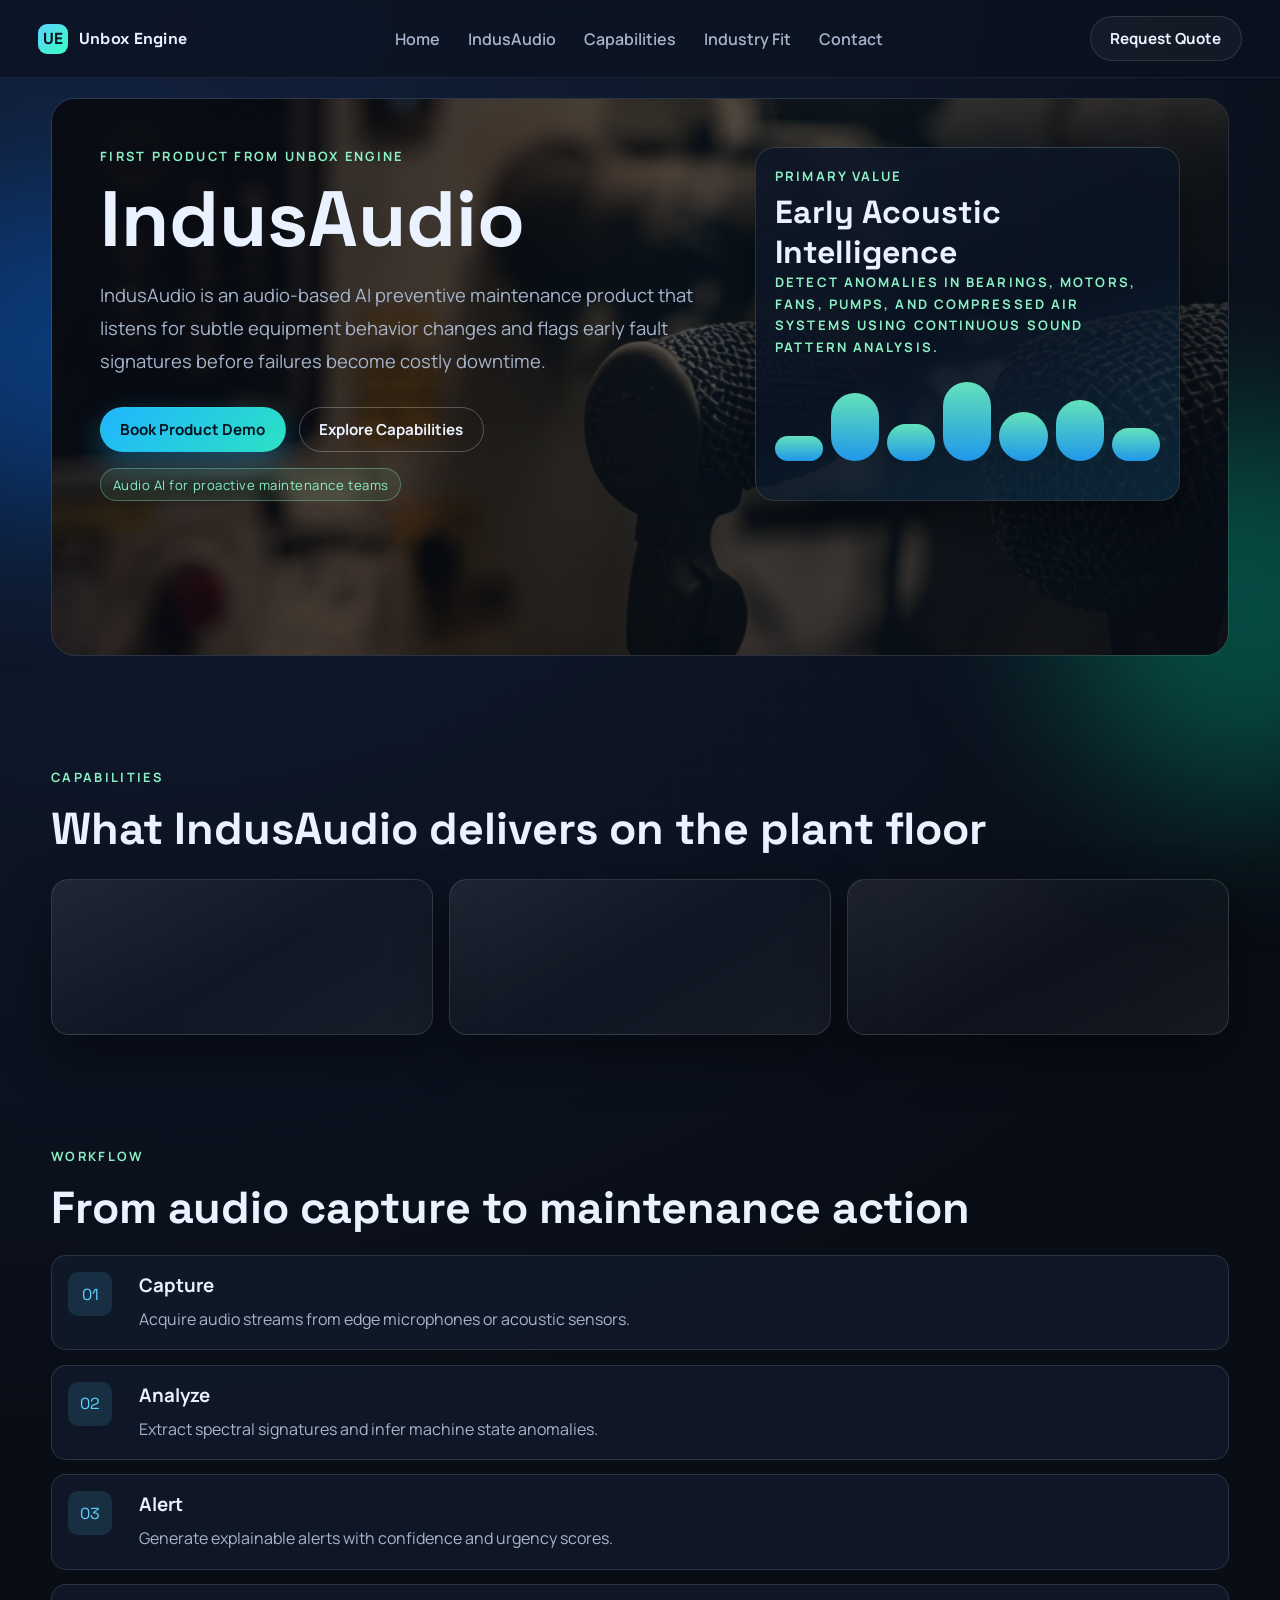
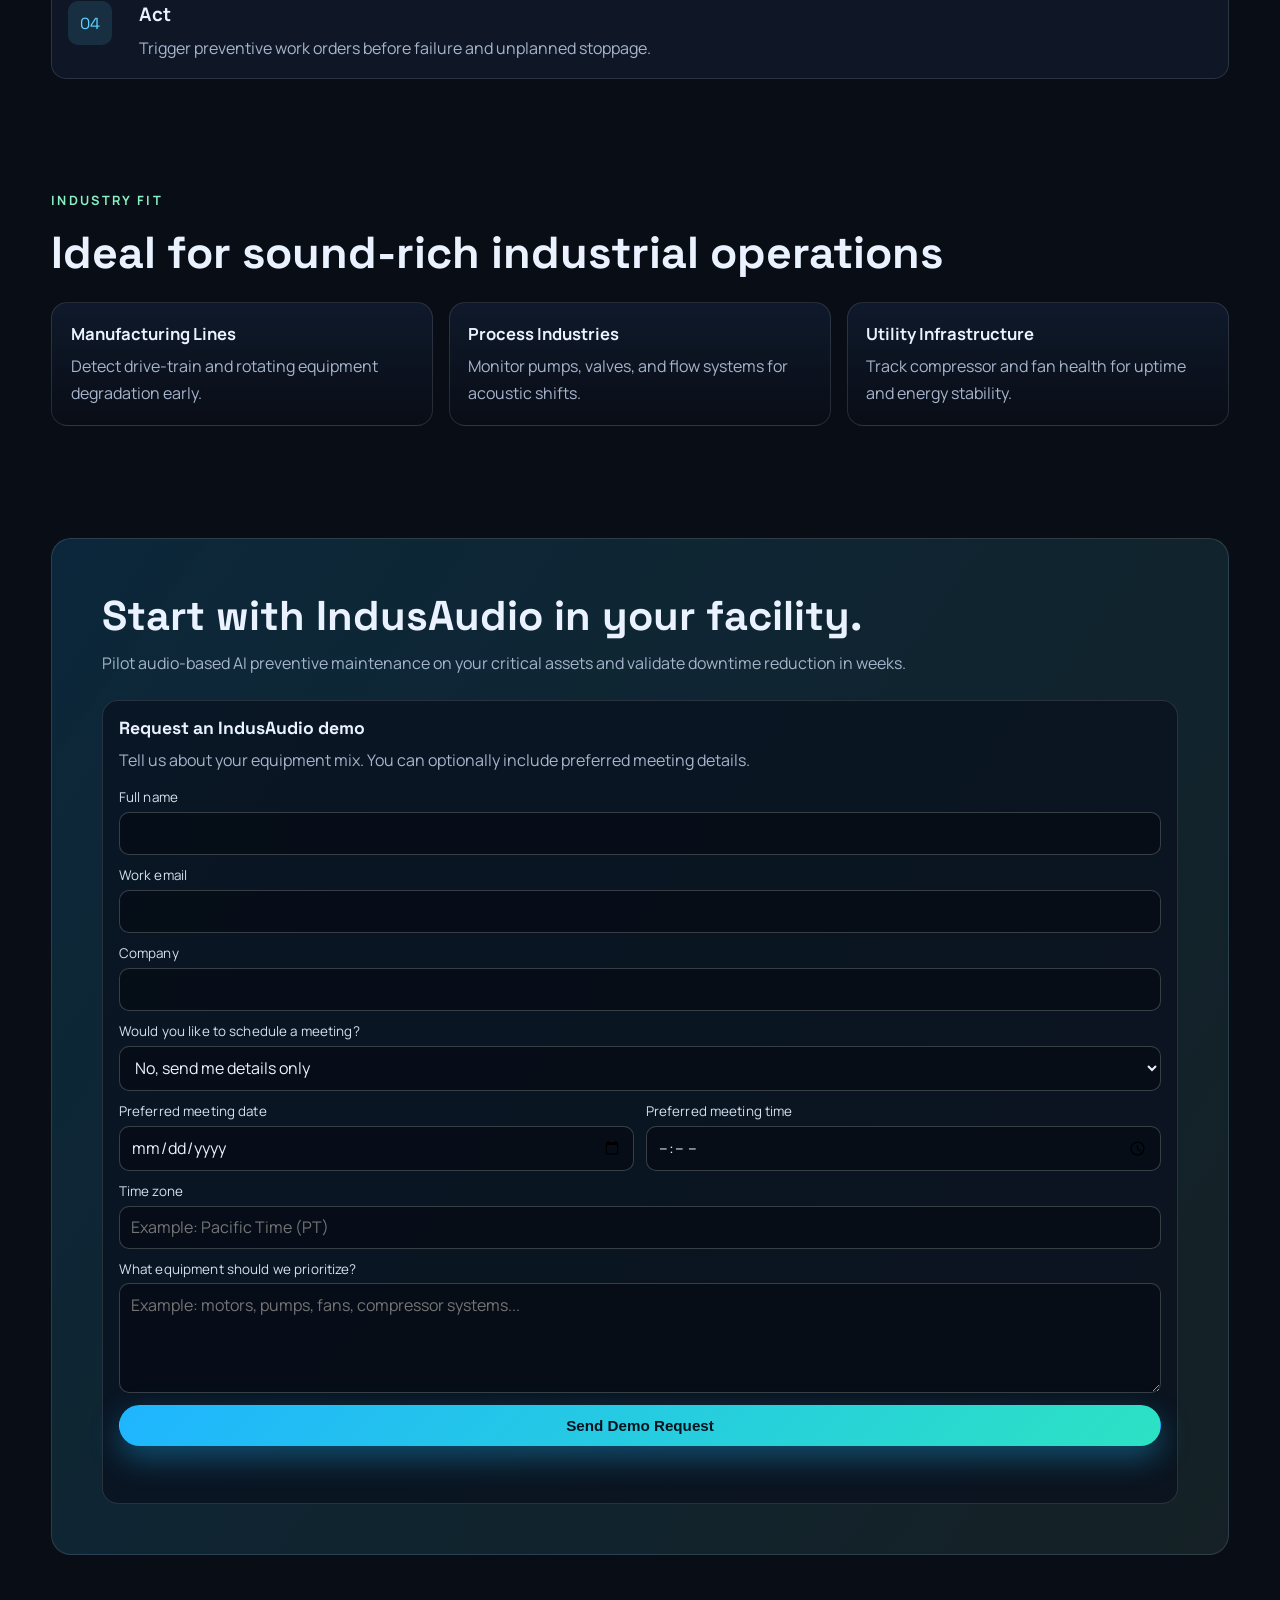
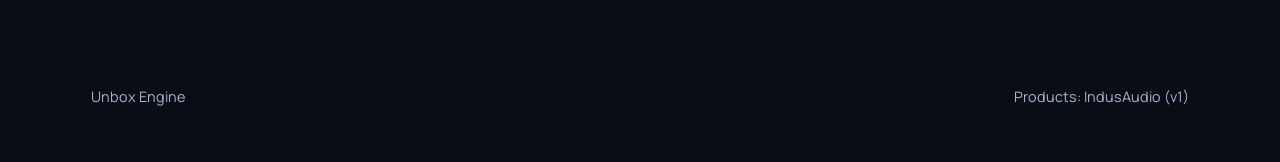
==== commit fb16092c: "Make demo form full-width and add optional meeting scheduling fields" ====
--- a/products.html
+++ b/products.html
@@ -197,7 +197,7 @@
         <div class="demo-grid">
           <article class="demo-card">
             <h3>Request an IndusAudio demo</h3>
-            <p>Tell us about your equipment mix and preferred meeting time, and we will tailor your walkthrough.</p>
+            <p>Tell us about your equipment mix. You can optionally include preferred meeting details.</p>
             <form class="demo-form" data-demo-form method="POST">
               <div class="form-row">
                 <label for="demo-name">Full name</label>
@@ -211,25 +211,34 @@
                 <label for="demo-company">Company</label>
                 <input id="demo-company" name="company" type="text" autocomplete="organization" required />
               </div>
-              <div class="form-row form-row-split">
-                <div>
-                  <label for="demo-date">Preferred meeting date</label>
-                  <input id="demo-date" name="preferred_date" type="date" required />
+              <div class="form-row">
+                <label for="demo-meeting">Would you like to schedule a meeting?</label>
+                <select id="demo-meeting" name="meeting_option" data-meeting-choice>
+                  <option value="no" selected>No, send me details only</option>
+                  <option value="yes">Yes, I want to schedule a meeting</option>
+                </select>
+              </div>
+              <div class="meeting-fields" data-meeting-fields hidden>
+                <div class="form-row form-row-split">
+                  <div>
+                    <label for="demo-date">Preferred meeting date</label>
+                    <input id="demo-date" name="preferred_date" type="date" />
+                  </div>
+                  <div>
+                    <label for="demo-time">Preferred meeting time</label>
+                    <input id="demo-time" name="preferred_time" type="time" />
+                  </div>
                 </div>
-                <div>
-                  <label for="demo-time">Preferred meeting time</label>
-                  <input id="demo-time" name="preferred_time" type="time" required />
+                <div class="form-row">
+                  <label for="demo-timezone">Time zone</label>
+                  <input
+                    id="demo-timezone"
+                    name="timezone"
+                    type="text"
+                    autocomplete="off"
+                    placeholder="Example: Pacific Time (PT)"
+                  />
                 </div>
-              </div>
-              <div class="form-row">
-                <label for="demo-timezone">Time zone</label>
-                <input
-                  id="demo-timezone"
-                  name="timezone"
-                  type="text"
-                  autocomplete="off"
-                  placeholder="Example: Pacific Time (PT)"
-                />
               </div>
               <div class="form-row">
                 <label for="demo-message">What equipment should we prioritize?</label>
--- a/styles.css
+++ b/styles.css
@@ -587,7 +587,7 @@
 }
 
 .demo-cta-copy {
-  max-width: 760px;
+  max-width: none;
 }
 
 .demo-grid {
@@ -596,6 +596,7 @@
   gap: 1rem;
   grid-template-columns: minmax(0, 1fr);
   align-items: start;
+  width: 100%;
 }
 
 .demo-card {
@@ -603,6 +604,7 @@
   border-radius: 16px;
   padding: 1rem;
   background: rgba(10, 16, 28, 0.68);
+  width: 100%;
 }
 
 .demo-card h3 {
@@ -642,6 +644,7 @@
 }
 
 .form-row input,
+.form-row select,
 .form-row textarea {
   width: 100%;
   border: 1px solid rgba(255, 255, 255, 0.2);
@@ -658,9 +661,15 @@
 }
 
 .form-row input:focus-visible,
+.form-row select:focus-visible,
 .form-row textarea:focus-visible {
   outline: 2px solid rgba(92, 210, 255, 0.65);
   outline-offset: 1px;
+}
+
+.meeting-fields {
+  display: grid;
+  gap: 0.72rem;
 }
 
 .demo-form .btn {
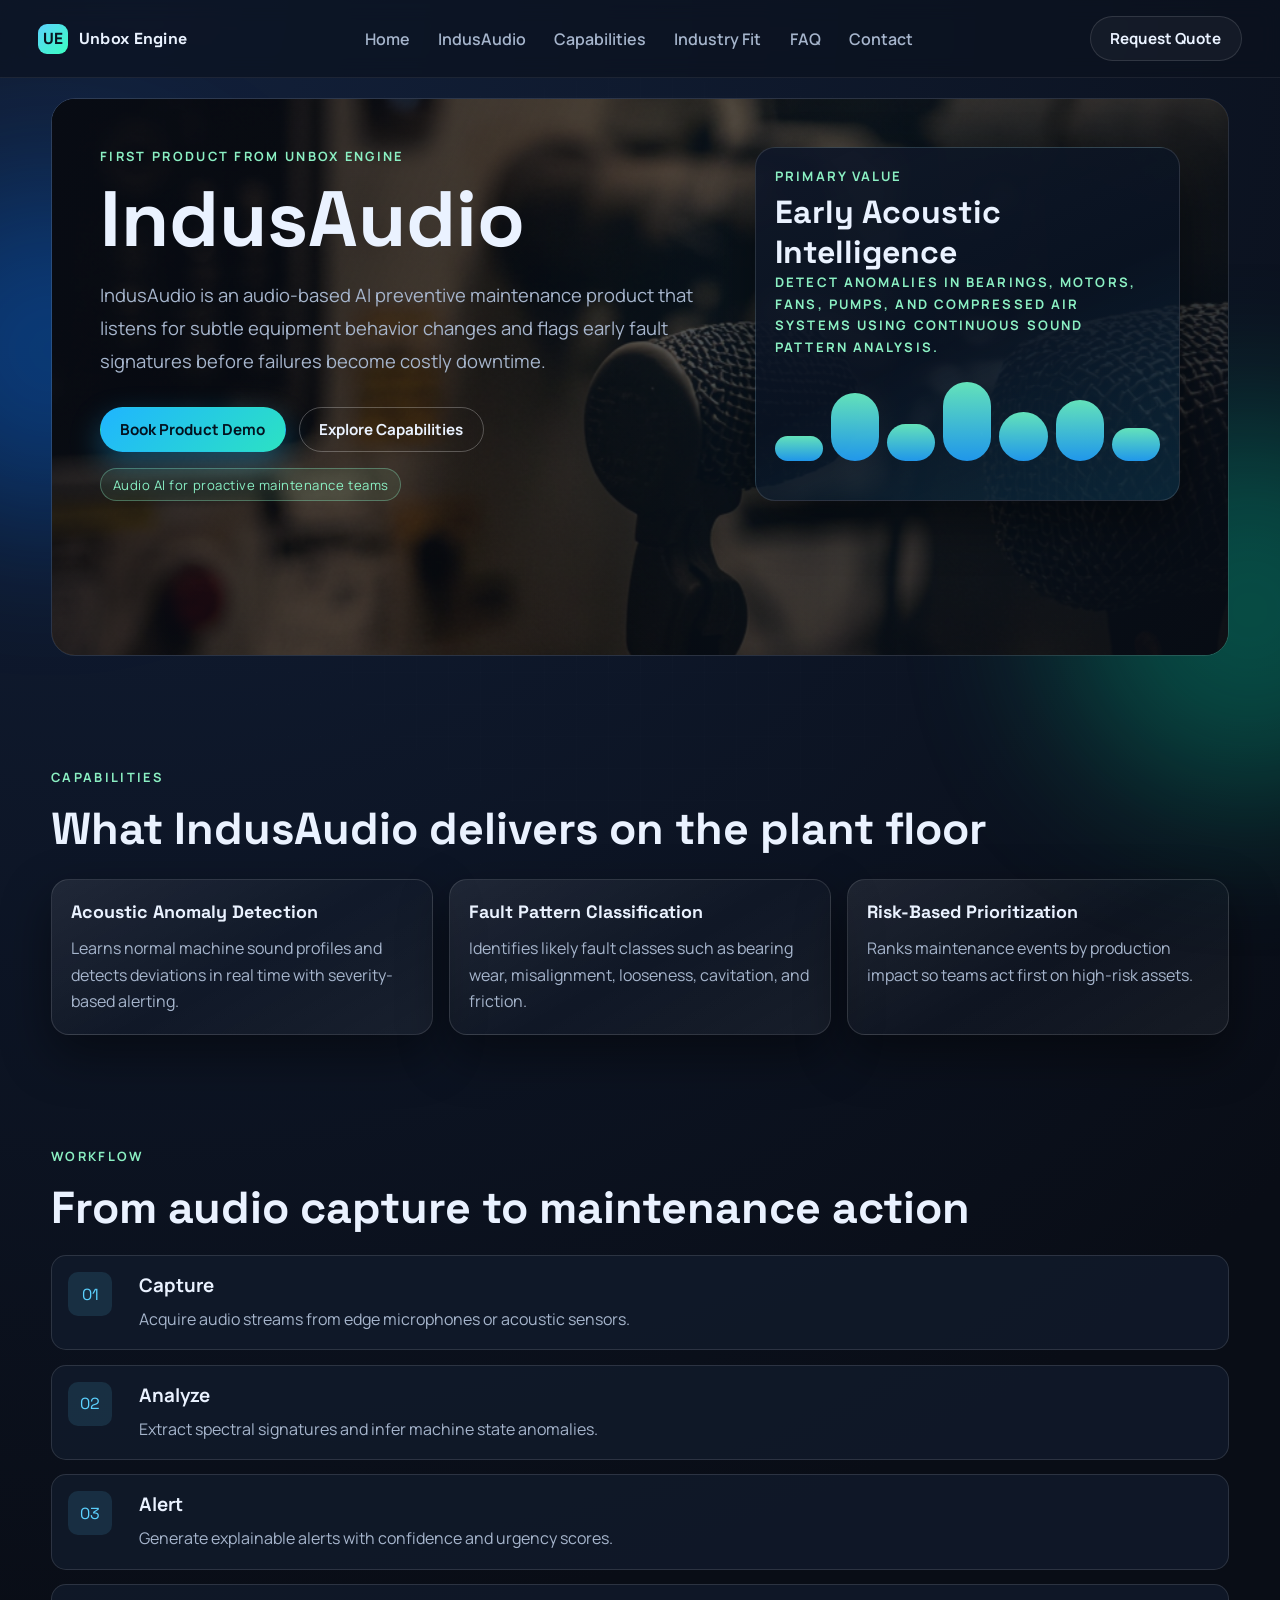
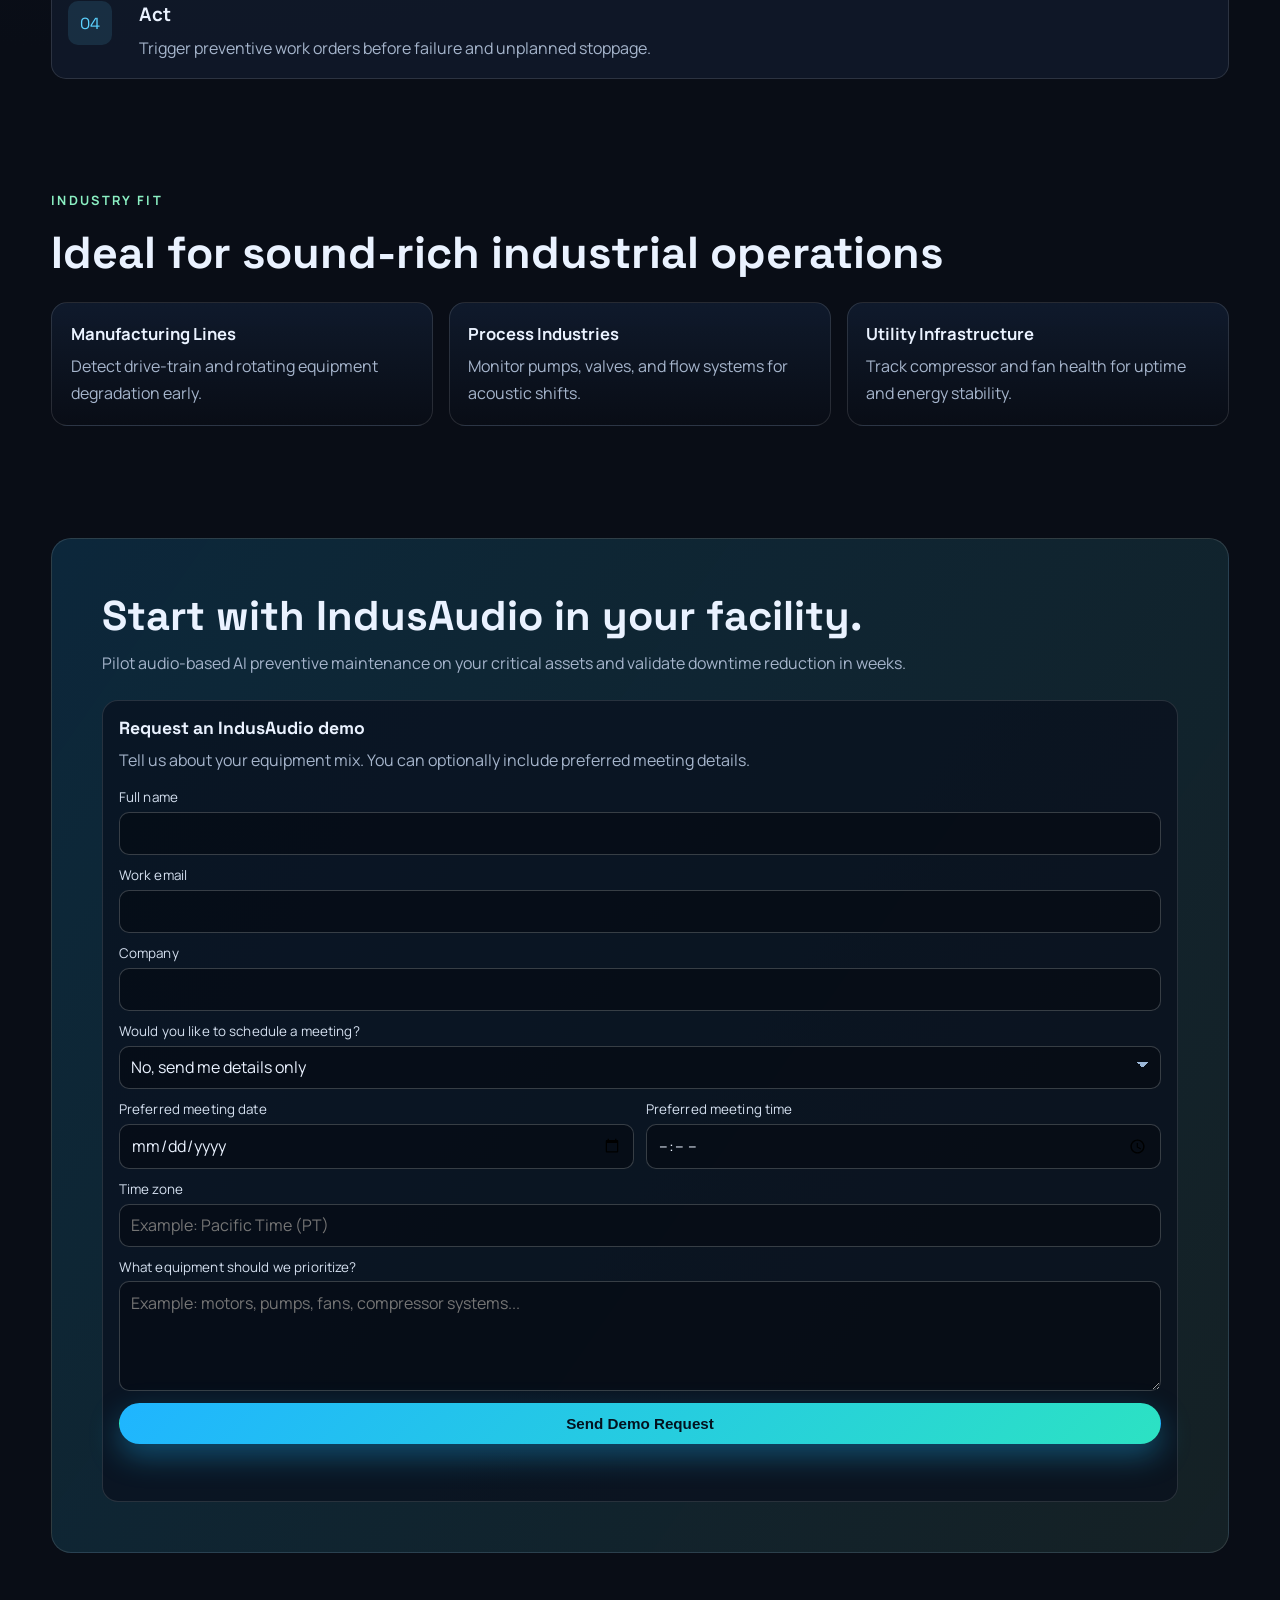
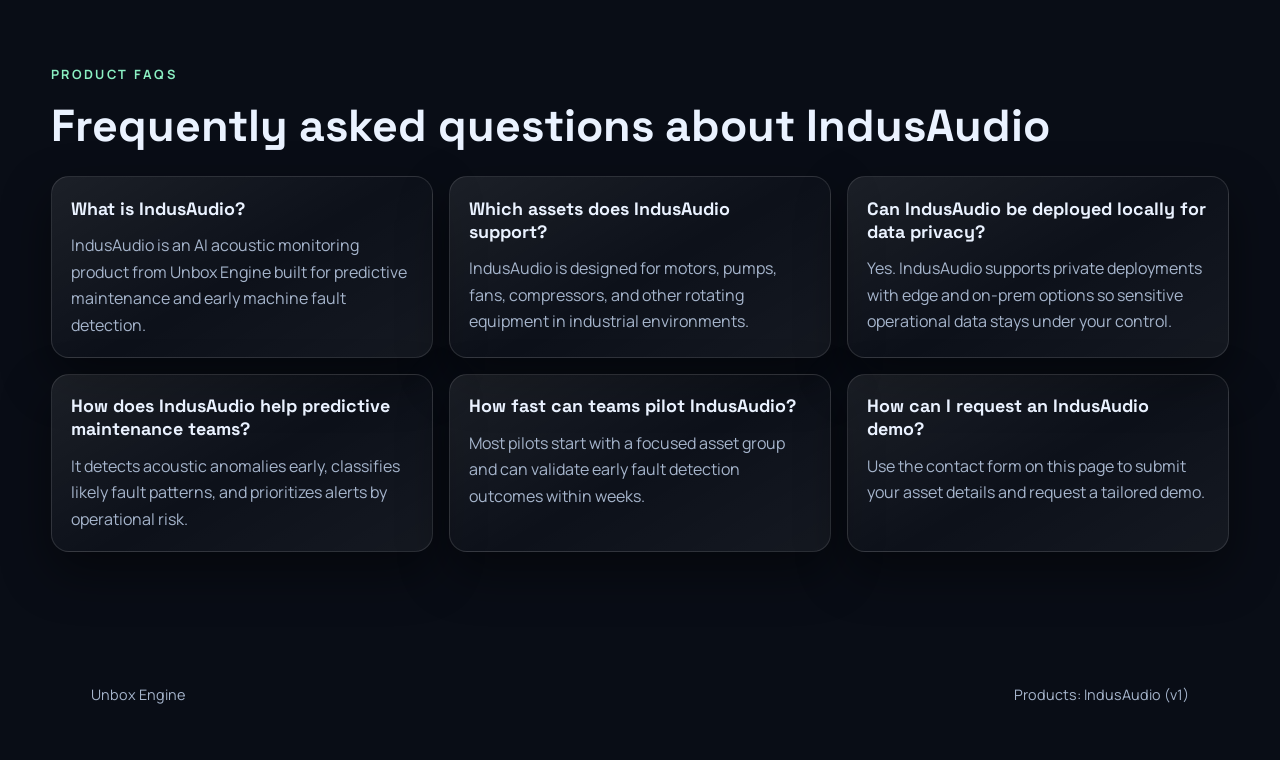
==== commit ba9e3f49: "Implement on-page technical SEO and structured data improvements" ====
--- a/products.html
+++ b/products.html
@@ -12,26 +12,95 @@
     </script>
     <meta charset="UTF-8" />
     <meta name="viewport" content="width=device-width, initial-scale=1.0" />
-    <title>Products | Unbox Engine</title>
+    <title>IndusAudio | AI Acoustic Monitoring for Predictive Maintenance</title>
     <meta
       name="description"
-      content="Explore IndusAudio by Unbox Engine, an audio-based AI preventive maintenance product for early machine fault detection."
+      content="Explore IndusAudio by Unbox Engine, an AI acoustic monitoring product for predictive maintenance, early machine fault detection, and privacy-first local deployment."
+    />
+    <meta
+      name="robots"
+      content="index, follow, max-image-preview:large, max-snippet:-1, max-video-preview:-1"
     />
     <link rel="canonical" href="https://unboxengine.com/products.html" />
-    <meta property="og:title" content="Products | Unbox Engine" />
+    <link rel="alternate" hreflang="en-US" href="https://unboxengine.com/products.html" />
+    <meta property="og:title" content="IndusAudio | AI Acoustic Monitoring for Predictive Maintenance" />
     <meta
       property="og:description"
-      content="IndusAudio is an audio-based AI preventive maintenance product that detects machine anomalies before failure."
+      content="IndusAudio detects machine anomalies early with AI acoustic intelligence and supports local deployment for data privacy."
     />
     <meta property="og:type" content="website" />
     <meta property="og:url" content="https://unboxengine.com/products.html" />
     <meta property="og:site_name" content="Unbox Engine" />
+    <meta property="og:locale" content="en_US" />
+    <meta property="og:image" content="https://unboxengine.com/assets/indusaudio-product.png" />
     <meta name="twitter:card" content="summary" />
-    <meta name="twitter:title" content="Products | Unbox Engine" />
+    <meta name="twitter:title" content="IndusAudio | AI Acoustic Monitoring for Predictive Maintenance" />
     <meta
       name="twitter:description"
-      content="Discover IndusAudio for audio-based AI preventive maintenance."
+      content="Discover IndusAudio for predictive maintenance with AI acoustic monitoring and privacy-focused local deployment."
     />
+    <meta name="twitter:image" content="https://unboxengine.com/assets/indusaudio-product.png" />
+    <script type="application/ld+json">
+      {
+        "@context": "https://schema.org",
+        "@graph": [
+          {
+            "@type": "Organization",
+            "@id": "https://unboxengine.com/#organization",
+            "name": "Unbox Engine",
+            "url": "https://unboxengine.com/",
+            "logo": "https://unboxengine.com/assets/indusaudio-product.png",
+            "email": "unboxengine@gmail.com"
+          },
+          {
+            "@type": "BreadcrumbList",
+            "itemListElement": [
+              {
+                "@type": "ListItem",
+                "position": 1,
+                "name": "Home",
+                "item": "https://unboxengine.com/"
+              },
+              {
+                "@type": "ListItem",
+                "position": 2,
+                "name": "Products",
+                "item": "https://unboxengine.com/products.html"
+              },
+              {
+                "@type": "ListItem",
+                "position": 3,
+                "name": "IndusAudio",
+                "item": "https://unboxengine.com/products.html#indusaudio"
+              }
+            ]
+          },
+          {
+            "@type": "Product",
+            "@id": "https://unboxengine.com/products.html#indusaudio",
+            "name": "IndusAudio",
+            "url": "https://unboxengine.com/products.html",
+            "image": "https://unboxengine.com/assets/indusaudio-product.png",
+            "description": "IndusAudio is an AI acoustic monitoring product for predictive maintenance that detects machine anomalies before failure with local deployment options.",
+            "brand": {
+              "@type": "Brand",
+              "name": "Unbox Engine"
+            },
+            "category": "Industrial AI Software",
+            "manufacturer": {
+              "@id": "https://unboxengine.com/#organization"
+            }
+          },
+          {
+            "@type": "SoftwareApplication",
+            "name": "IndusAudio",
+            "applicationCategory": "BusinessApplication",
+            "operatingSystem": "Web, Edge, On-Prem",
+            "description": "Acoustic intelligence software for industrial predictive maintenance and early fault detection."
+          }
+        ]
+      }
+    </script>
     <link rel="preconnect" href="https://fonts.googleapis.com" />
     <link rel="preconnect" href="https://fonts.gstatic.com" crossorigin />
     <link
@@ -54,6 +123,7 @@
         <a href="#indusaudio">IndusAudio</a>
         <a href="#capabilities">Capabilities</a>
         <a href="#fit">Industry Fit</a>
+        <a href="#faq">FAQ</a>
         <a href="#contact">Contact</a>
       </nav>
       <a class="btn btn-outline" href="mailto:unboxengine@gmail.com">Request Quote</a>
@@ -257,12 +327,119 @@
           </article>
         </div>
       </section>
+
+      <section id="faq" class="section reveal">
+        <div class="section-head">
+          <p class="eyebrow">Product FAQs</p>
+          <h2>Frequently asked questions about IndusAudio</h2>
+        </div>
+        <div class="card-grid">
+          <article class="glass-card">
+            <h3>What is IndusAudio?</h3>
+            <p>
+              IndusAudio is an AI acoustic monitoring product from Unbox Engine
+              built for predictive maintenance and early machine fault detection.
+            </p>
+          </article>
+          <article class="glass-card">
+            <h3>Which assets does IndusAudio support?</h3>
+            <p>
+              IndusAudio is designed for motors, pumps, fans, compressors, and
+              other rotating equipment in industrial environments.
+            </p>
+          </article>
+          <article class="glass-card">
+            <h3>Can IndusAudio be deployed locally for data privacy?</h3>
+            <p>
+              Yes. IndusAudio supports private deployments with edge and on-prem
+              options so sensitive operational data stays under your control.
+            </p>
+          </article>
+          <article class="glass-card">
+            <h3>How does IndusAudio help predictive maintenance teams?</h3>
+            <p>
+              It detects acoustic anomalies early, classifies likely fault patterns,
+              and prioritizes alerts by operational risk.
+            </p>
+          </article>
+          <article class="glass-card">
+            <h3>How fast can teams pilot IndusAudio?</h3>
+            <p>
+              Most pilots start with a focused asset group and can validate early
+              fault detection outcomes within weeks.
+            </p>
+          </article>
+          <article class="glass-card">
+            <h3>How can I request an IndusAudio demo?</h3>
+            <p>
+              Use the contact form on this page to submit your asset details and
+              request a tailored demo.
+            </p>
+          </article>
+        </div>
+      </section>
     </main>
 
     <footer>
       <p>Unbox Engine</p>
       <p>Products: IndusAudio (v1)</p>
     </footer>
+    <script type="application/ld+json">
+      {
+        "@context": "https://schema.org",
+        "@type": "FAQPage",
+        "mainEntity": [
+          {
+            "@type": "Question",
+            "name": "What is IndusAudio?",
+            "acceptedAnswer": {
+              "@type": "Answer",
+              "text": "IndusAudio is an AI acoustic monitoring product from Unbox Engine built for predictive maintenance and early machine fault detection."
+            }
+          },
+          {
+            "@type": "Question",
+            "name": "Which assets does IndusAudio support?",
+            "acceptedAnswer": {
+              "@type": "Answer",
+              "text": "IndusAudio is designed for motors, pumps, fans, compressors, and other rotating equipment in industrial environments."
+            }
+          },
+          {
+            "@type": "Question",
+            "name": "Can IndusAudio be deployed locally for data privacy?",
+            "acceptedAnswer": {
+              "@type": "Answer",
+              "text": "Yes. IndusAudio supports private deployments with edge and on-prem options so sensitive operational data stays under your control."
+            }
+          },
+          {
+            "@type": "Question",
+            "name": "How does IndusAudio help predictive maintenance teams?",
+            "acceptedAnswer": {
+              "@type": "Answer",
+              "text": "It detects acoustic anomalies early, classifies likely fault patterns, and prioritizes alerts by operational risk."
+            }
+          },
+          {
+            "@type": "Question",
+            "name": "How fast can teams pilot IndusAudio?",
+            "acceptedAnswer": {
+              "@type": "Answer",
+              "text": "Most pilots start with a focused asset group and can validate early fault detection outcomes within weeks."
+            }
+          },
+          {
+            "@type": "Question",
+            "name": "How can I request an IndusAudio demo?",
+            "acceptedAnswer": {
+              "@type": "Answer",
+              "text": "Use the contact form on this page to submit your asset details and request a tailored demo."
+            }
+          }
+        ]
+      }
+    </script>
     <script src="script.js"></script>
   </body>
 </html>
--- a/styles.css
+++ b/styles.css
@@ -586,6 +586,10 @@
   text-align: left;
 }
 
+.section.demo-cta {
+  max-width: none;
+}
+
 .demo-cta-copy {
   max-width: none;
 }
@@ -655,6 +659,24 @@
   font: inherit;
 }
 
+.form-row select {
+  appearance: none;
+  -webkit-appearance: none;
+  -moz-appearance: none;
+  padding-right: 2.2rem;
+  background-color: rgba(6, 10, 18, 0.62);
+  background-image: linear-gradient(45deg, transparent 50%, #9cb8d8 50%),
+    linear-gradient(135deg, #9cb8d8 50%, transparent 50%);
+  background-position: calc(100% - 17px) calc(50% - 2px), calc(100% - 11px) calc(50% - 2px);
+  background-size: 6px 6px, 6px 6px;
+  background-repeat: no-repeat;
+}
+
+.form-row select option {
+  background: #0b1424;
+  color: var(--text);
+}
+
 .form-row textarea {
   resize: vertical;
   min-height: 110px;
